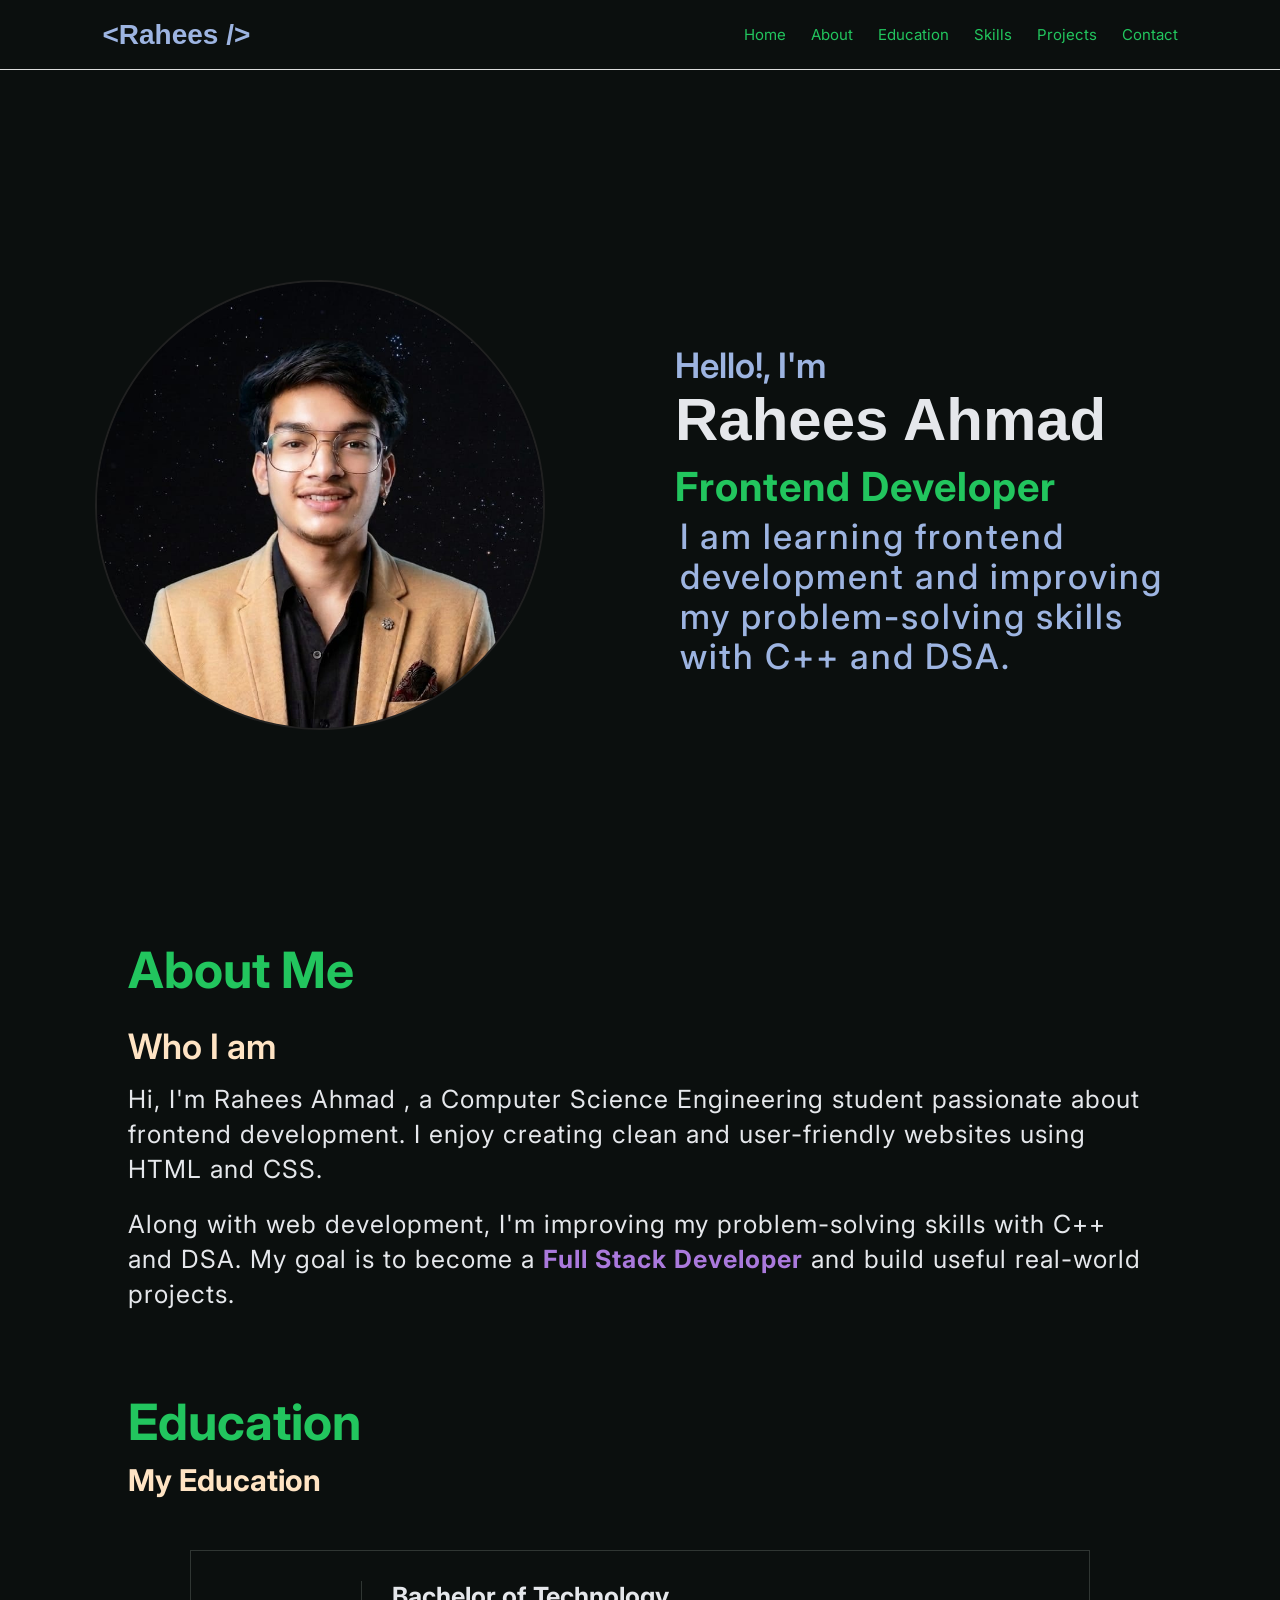
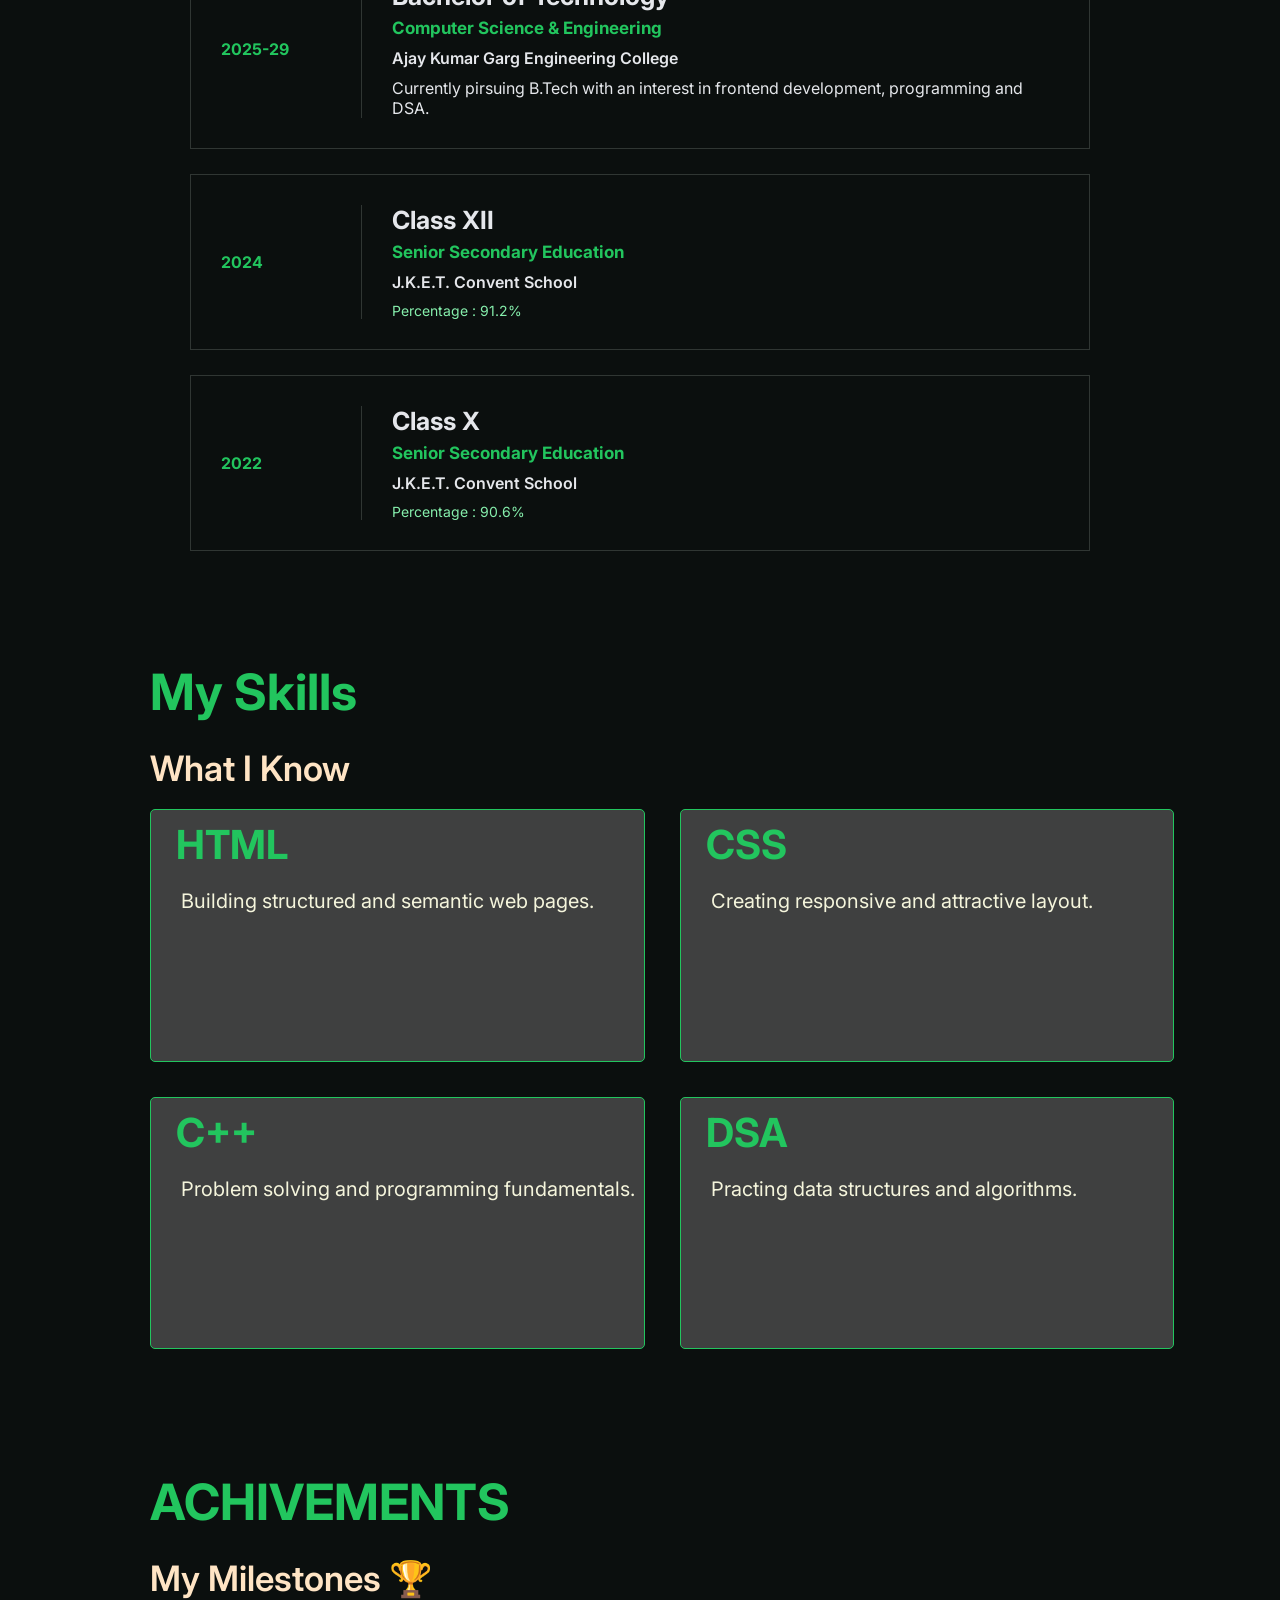
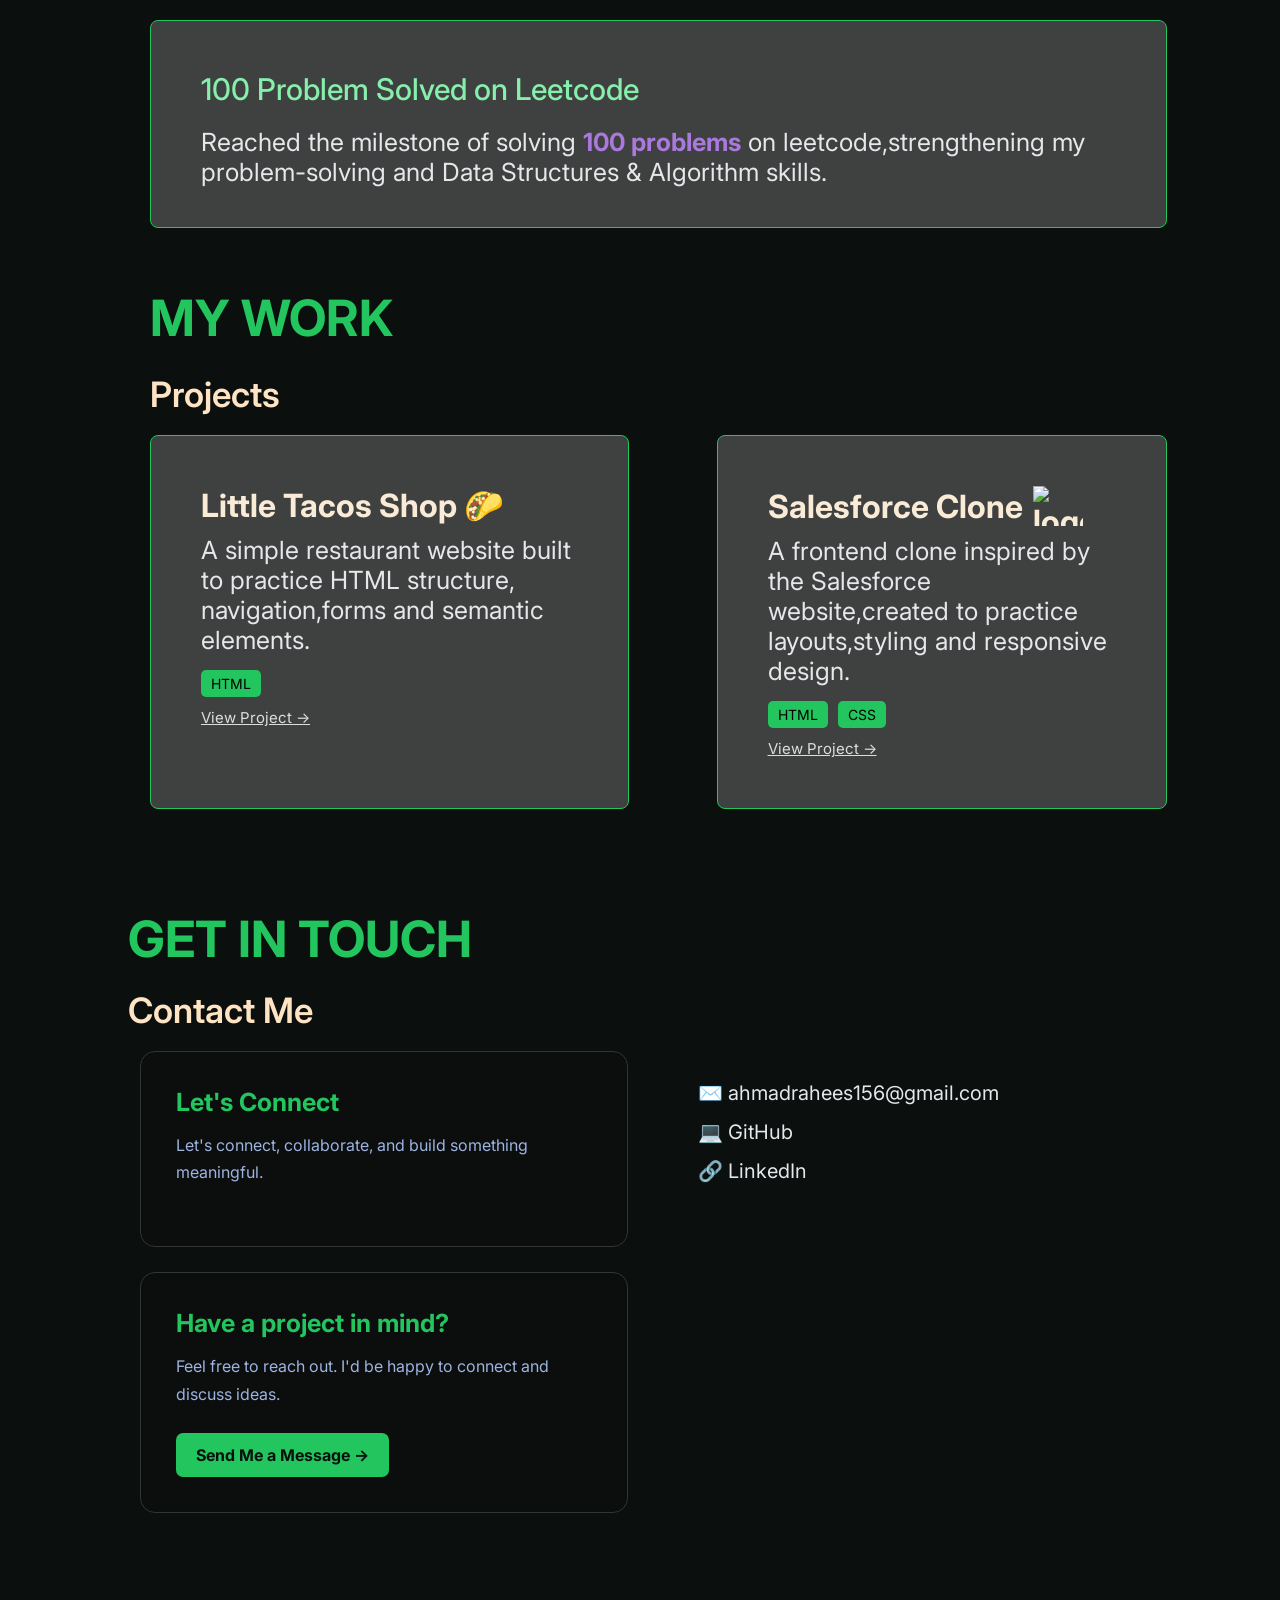
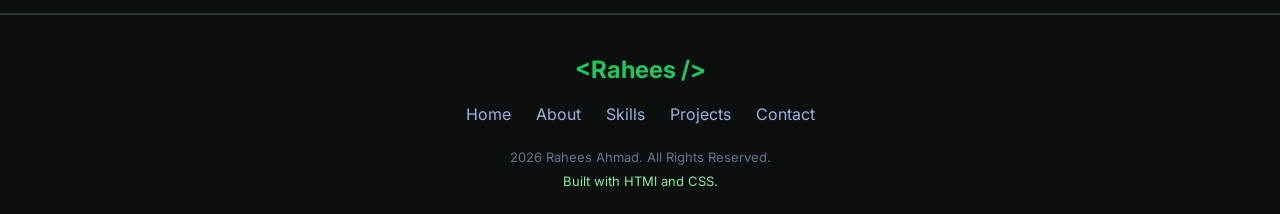
==== index.html @ 554a81e0 "final commit" ====
<!DOCTYPE html>
<html lang="en">
<head>
    <meta charset="UTF-8">
    <meta name="viewport" content="width=device-width, initial-scale=1.0">
    <title>Rahees Ahmad | Portfolio</title>
    <link  href="https://cdn.jsdelivr.net/npm/remixicon@4.9.0/fonts/remixicon.css"
     rel="stylesheet"/>
    <link rel="stylesheet" href="Portfolio.css">
    <link rel="preconnect" href="https://fonts.googleapis.com">
<link rel="preconnect" href="https://fonts.gstatic.com" crossorigin>
<link href="https://fonts.googleapis.com/css2?family=Inter:ital,opsz,wght@0,14..32,100..900;1,14..32,100..900&display=swap" rel="stylesheet">
  
</head>

<body>
    <nav id="navbar">
        <h2>&lt;Rahees /&gt;</h2>
          <div class="nav-links">
             <a href="#home">Home</a>
             <a href="#about">About</a>
             <a href="#education">Education</a>
             <a href="#skills">Skills</a>
             <a href="#projects">Projects</a>
             <a href="#contact">Contact</a>
          </div>
    </nav>
   <main>
    <section id="home">
        <div id="profilepic">
            <img src="profilepic.jpeg" alt="Rahees Ahmad" >
        </div>
        <div id="profile">
            <p>Hello!, I'm</p>
            <h1>Rahees Ahmad</h1>
            <h3>Frontend Developer</h3>
            <p>I am learning frontend development and improving my problem-solving skills with C++ and DSA. </p>
        </div>
    </section>

    <section id="about">
       <div id="content">
         <h2> About Me</h2>
           <h3>Who I am</h3>
             <p id="content1">
               Hi, I'm Rahees Ahmad , a Computer Science Engineering student passionate about frontend development. I enjoy creating clean and user-friendly websites using HTML and CSS.
             </p>
           <br>
            <p id="content2">
             Along with web development, I'm improving my problem-solving skills with C++ and DSA.
             My goal is to become a <strong>Full Stack Developer</strong> and build useful real-world projects.
           </p>
       </div>
    </section>

    <section id="education">
          <h2>Education</h2>
          <h3 id="myedu">My Education</h3>
           <div class="education-container">
             <div class="education-card">
                <div class="education-year">
                    2025-29
                </div>
                <div class="education-content">
                    <h3>Bachelor of Technology</h3>
                    <h4>Computer Science & Engineering</h4>
                    <p class="institution">
                        Ajay Kumar Garg Engineering College
                    </p>
                    <p>
                        Currently pirsuing B.Tech with an interest in frontend development, programming and DSA.
                    </p>
                </div>
            </div>
            <div class="education-card">
                <div class="education-year">
                    2024
                </div>
                <div class="education-content">
                    <h3>Class XII</h3>
                    <h4>Senior Secondary Education</h4>
                    <p class="institution">
                        J.K.E.T. Convent School
                    </p>
                    <p class="result">
                        Percentage : 91.2%
                    </p>
                </div>
            </div>
               <div class="education-card">
                <div class="education-year">
                    2022
                </div>
                <div class="education-content">
                    <h3>Class X</h3>
                    <h4>Senior Secondary Education</h4>
                    <p class="institution">
                        J.K.E.T. Convent School
                    </p>
                    <p class="result">
                        Percentage : 90.6%
                    </p>
                </div>
            </div>
         </div>

    </section>

    <section id="skills">
        <div id="skill-content">
            <h2>My Skills</h2>
            <h3>What I Know</h3>
        </div>
        <div id="cards">
            <div class="card" id="card1"> 
                 <h3>HTML</h3>
                 <p>Building structured and semantic web pages.</p>
            </div>
            <div class="card">
                <h3>CSS</h3>
                <p>Creating responsive and attractive layout.</p>
            </div>
            <div class="card">
                <h3>C++</h3>
                <p>Problem solving and programming fundamentals.</p>
            </div>
            <div class="card">
                <h3>DSA</h3>
                <p>Practing data structures and algorithms.</p>
            </div>
        </div>
    </section>

    <section id="achivement">
        <h2>ACHIVEMENTS</h2>
        <h3>My Milestones 🏆</h3>
        <div id="achive-content">
            <h3>100 Problem Solved on Leetcode</h3>
        <p>Reached the milestone of solving <strong>100 problems</strong> on leetcode,strengthening my problem-solving and  Data Structures & Algorithm skills.</p>
        </div>
     </section>

    <section id="projects">
        <div id="project-content">
            <h2>MY WORK</h2>
            <h3>Projects</h3>
        </div>
        <div class="project-card">
            <div id="tacos-shop">
                <h3>Little Tacos Shop 🌮</h3>
                <p>A simple restaurant website built to practice HTML structure, navigation,forms and semantic elements.</p>
                <div class="project-tags">
                    <span>HTML</span>
                </div>
                <a href="https://github.com/ahmadrahees156-creator/tacos_shop" class="project-link">
                    View Project →        
                </a>
            </div>
            <div id="clone">
                <h3>Salesforce Clone <img src="https://login.salesforce.com/img/logo214.svg" alt="logo"></h3>
                <p>A frontend clone inspired by the Salesforce website,created to practice layouts,styling and responsive design.</p>
                <div class="project-tags">
                    <span>HTML</span>
                    <span>CSS</span>
                </div>
                <a href="https://github.com/ahmadrahees156-creator/salesforce_clone" class="project-link">
                    View Project →        
                 </a>
            </div>
            </div>
        </div>
    </section>

  <section id="contact">
     <div id="contact-heading">
        <h2>GET IN TOUCH</h2>
        <h3>Contact Me</h3>
     </div>
     <div class="contact-container">
        <div class="contact-info">
            <h3>Let's Connect</h3>
            <p>Let's connect, collaborate, and build something meaningful.</p>
        </div>
        <div class="contact-links">
            <a href="mailto:ahmadrahees156@gmail.com">✉️ ahmadrahees156@gmail.com</a>
            <a href="https://github.com/ahmadrahees156-creator">💻 GitHub</a>
            <a href="https://www.linkedin.com/in/rahees-ahmad-47b028389?utm_source=share_via&utm_content=profile&utm_medium=member_android">🔗 LinkedIn</a>
        </div>
        <div class="message">
            <h3>Have a project in mind?</h3>
            <p>Feel free to reach out. I'd be happy to connect and discuss ideas.</p>
            <a href="mailto:ahmadrahees156@gmail.com" class="contact-button"> Send Me a Message → </a>
        </div>
     </div>
     </div>
 </section>

 <section id="footer">
    <div class="footerlogo">
        &lt;Rahees /&gt;
    </div>
    <div class="footer-links">
        <a href="#home">Home</a>
        <a href="#about">About</a>
        <a href="#skills">Skills</a>
        <a href="#projects">Projects</a>
        <a href="#contact">Contact</a>
    </div>
    <p>
     <i class="ri-copyright-line"></i> 2026 Rahees Ahmad. All Rights Reserved.
    </p>
    <p class="footer-made"> Built with HTMl and CSS.</p>
 </section>
 </main>
</body>
</html>
---- Portfolio.css ----
* {
    margin: 0;
    padding: 0;
    box-sizing: border-box;
    scroll-behavior: smooth;
}

body { 
    background: #0b0f0e;
    color: #e5e7eb;
    font-family: "Inter", sans-serif;
   font-optical-sizing: auto;
   font-weight: 400;
   font-style: normal;
     
     
    background-size: cover;
    background-position: center;
    background-repeat: no-repeat;  
}

#navbar {
    height: 70px;
    padding: 0 8%;
    display: flex;
    justify-content: space-between;
    align-items: center;
    background-image: url("https://images.unsplash.com/photo-1544637912-761c7e212891?q=80&w=1244&auto=format&fit=crop&ixlib=rb-4.1.0&ixid=M3wxMjA3fDB8MHxwaG90by1wYWdlfHx8fGVufDB8fHx8fA%3D%3D");
    background-position: center;
    background-size: cover;
    background-repeat: no-repeat;
    border-bottom: 1px solid #ddd;
    position: sticky;
    top: 0;
    z-index: 10;
}

#navbar h2 {
    font-size: 28px;
    font-family: 'Gill Sans', 'Gill Sans MT', Calibri, 'Trebuchet MS', sans-serif;
    color: #9db4e1;
}

.nav-links {
    display: flex;
    gap: 25px;
}

.nav-links a {
    text-decoration: none;
    color:  #22c55e;
    font-size: 15px;
}

.nav-links a:hover {
    color: #86efac;
    text-decoration: underline;
}

#home {
    min-height: 70vh;
  margin-top: 120px;
    display: flex;
    justify-content: center;
    align-items: center;
    gap: 100px;
    
}

#profilepic {
    margin-left: 20px;
    width: 450px;
    height:450px;
    border: 2px solid #212121;
    border-radius:50%;
    overflow: hidden;
    transform: translate(-30px);
}

#profilepic img {
    width: 100%;
    height: 100%;
    object-fit: cover;
    object-position: center top;
}

#profile {
    margin-top: 0px;
    max-width: 500px;
}

#profile h1{
    font-size: 60px;
    font-family: 'Segoe UI', Tahoma, Geneva, Verdana, sans-serif;
}
#profile h3{
    margin-top: 8px;
    font-size: 40px;
     color: #22c55e;
     font-weight: 700;
     letter-spacing: 1px;
    
}
#profile p{
    font-size: 35px;
    margin-top: 10px;
   line-height: 40px;
}
#profile p:first-child {
    color: #9db4e1;
    font-weight: 600;
    
}
#profile p:last-child {
    margin-top: 5px;
    color: #9db4e1;
    font-weight: 500;
    letter-spacing: 2px;
    padding-left: 5px;

}
#about{
    min-height: auto;
    padding: 100px 10% 50px;
    margin-top: 20px;
}
#content{
    max-width: 80vw;
}
#about h2{
    font-size: 50px;
    margin-bottom: 25px;
    font-weight: 700;
    color: #22c55e;

}
#about h3{
    font-size: 35px;
    margin-bottom: 15px;
    font-weight: 600;
    color: bisque;
}
#content1{
    font-size: 25px;
    line-height: 35px;
    letter-spacing: 1px;
    
}
#content2{
    font-size: 25px;
    line-height: 35px;
    letter-spacing: 1px;
}
strong{
    color: #aa79dc;  
}

#education{
    min-height: 100vh;
    padding: 30px 10% 80px;
    display: flex;
    flex-direction: column;
    justify-content: center;
}
#education h2{
    color: #22c55e;
    font-size: 50px;
    margin-bottom: 10px;
}
#myedu {
    color:bisque;
    font-size: 30px;
    margin-bottom: 20px;
}

.education-container{
    max-width:900px;
    margin: auto;
    display: flex;
    flex-direction: column;
    gap: 25px;
}

.education-card{
    display: flex;
    align-items: center;
    gap: 30px;
    padding: 30px;
    border: 1px solid #303633;
}
.education-card:hover{
    border-color: #22c55e;
    transform: translateX(8px);
}

.education-year{
    min-width: 110px;
    color: #22c55e;
    font-size: 16px;
    font-weight: 700;
}
.education-content{
    border-left: 1px solid #303633;
    padding-left: 30px;
}
.education-content h3{
color: #e5e7eb;
font-size: 25px;
margin-bottom: 7px;
}
.education-content h4{
    color: #22c55e;
    font-size: 17px;
    margin-bottom: 10px;
}
.institution{
    color: #e5e7eb;
    font-weight: 600;
    margin-bottom: 10px;
}
.result{
    color: #86efac;
    font-size: 14px;
}
#skills{
    min-height: 90vh;
    min-width: 80vw;
    padding-left: 150px;
   
}

#skill-content h2{
    font-size: 50px;
    margin-bottom: 25px;
    font-weight: 700;
    color: #22c55e;
}

#skill-content h3{
        font-size: 35px;
    margin-bottom: 20px;
    font-weight: 600;
    color: bisque;
}

#cards{
    width: 80vw;
    height: 60vh;
    display: grid;
    grid-template-columns: repeat(2,1fr);
    justify-content: center;
    gap: 35px;
}
.card{
    font-size: 25px;
    background-color: #3f4040;
    color: rgb(34, 197, 94);
    padding-bottom: 10px;
    padding-left: 10px;
    padding-top: 10px;
    border-radius: 5px;
    max-width: 600px;
    border: 1px solid rgb(34,197,94);
}
.card h3{
     padding-left: 15px;
     padding-bottom: 20px;
    font-size: 40px;
    align-content: center;
}
.card p{
    padding-left: 20px;
    font-size: 20px;
    color:beige;
}

#achivement{
    min-height: auto;
    min-width: 80vw;
    padding-left: 150px;
    margin-bottom: 60px;  
}

#achivement h2{
    font-size: 50px;
    margin-bottom: 25px;
    font-weight: 700;
    color: #22c55e;
}

#achivement h3{
    font-size: 35px;
    margin-bottom: 20px;
    font-weight: 600;
    color: bisque;
}

#achive-content{
    width: 90%;
    padding-left: 50px;
    padding-right: 50px;
    padding-top: 50px;
    padding-bottom: 40px;
    background-color: #3f4040;
    border: 1px solid rgb(34,197,94) ;
    border-radius: 8px;
}

#achive-content h3{
    font-size: 30px;
    margin-bottom: 20px;
    font-weight: 500;
    color: #86efac;
}

#achive-content p{
    font-size: 25px;
}

#projects{
    padding-left: 150px;
}

#project-content h2{
    font-size: 50px;
    margin-bottom: 25px;
    font-weight: 700;
    color: #22c55e;
}

#project-content h3{
         font-size: 35px;
    margin-bottom: 20px;
    font-weight: 600;
    color: bisque;
}

.project-card {
    display: grid;
    grid-template-columns: repeat(2, 1fr);
    gap: 3px;
}

.project-tags{
    display: flex;
    gap: 10px;

}
.project-tags span {
    background: #22c55e;
    color: black;
    padding: 5px 10px;
    border-radius: 5px;
    font-size: 14px;
    margin-bottom: 10px;
}

#tacos-shop,
#clone {

    padding: 50px;
    background-color: #3f4040;
    border: 1px solid rgb(34, 197, 94);
    border-radius: 8px;
}
#tacos-shop{
       width: 85%;
}
#tacos-shop h3{
    font-size: 32px;
    color: antiquewhite;
    margin-bottom: 10px;

}
#tacos-shop p{
    font-size: 25px;
     margin-bottom: 15px;
}

#clone{
   width: 80%;
   margin-right: 8px;
}

#clone h3 {
    display: flex;
    align-items: center;
    gap: 10px;
    font-size: 32px;
      color: antiquewhite;
    margin-bottom: 10px;

}

#clone p{
    font-size: 25px;
     margin-bottom: 15px;
}


#clone img {
    width: 50px;
    height: 40px;
    object-fit: contain;
}

.project-link{
    font-size: 15px;
    color: #ddd;
}

.project-link:visited {
    color: #aa79dc;
}

.project-link:hover {
    color: #22c55e;
}

#contact{
    padding: 100px 10%;
}

#contact-heading h2{
    font-size: 50px;
    margin-bottom: 20px;
    font-weight: 700;
    color: #22c55e;
}

#contact-heading h3{
         font-size: 35px;
    margin-bottom: 20px;
    font-weight: 600;
    color: bisque;
}

.contact-container{
    max-width: 1000px;
    width: 100%;
    margin: auto;
    display: grid;
    grid-template-columns: 1fr 1fr;
    gap: 25px;
}
.contact-info,.message{
   padding: 35px;
   border: 1px solid #303633;
   border-radius: 15px;
   background: rgba(11,15,14,.85);
}
.contact-info:hover,.message:hover{
    font-size: 25px;
    border-color: #22c55e;
}

.contact-info h3,.message h3 {
    color: #22c55e;
    font-size: 25px;
    margin-bottom: 15px;
}

.contact-info p,.message p {
    color: #9db4e1;
    line-height: 1.7;
    margin-bottom: 25px;
}
.contact-links{
    padding: 30px;
    margin-left: 15px;
 display: flex;
 flex-direction: column;
 gap: 15px;
 font-size: 20px;
}
.contact-links a {
   color: #e5e7eb;
 text-decoration: none;
}

.contact-links a:hover{
    color: #22c55e;
}

.contact-button{
    display: inline-block;
    padding: 12px 20px;
    background: #22c55e;
    color: #07100b;
    border-radius: 7px;
    text-decoration: none;
    font-weight: 700;
}
.contact-button:hover{
 background: #86efac;
}

#footer{
    padding: 40px 10% 25px;
    text-align: center;
    border-top: 2px solid #303633;
    background: rgba(11,15,14,.95);
}
.footerlogo{
    color: #22c55e;
    font-size: 24px;
    font-weight: 700;
    margin-bottom: 20px;
}

.footer-links{
    display: flex;
    justify-content: center;
      flex-wrap: wrap;
    gap: 25px;
    margin-bottom: 25px;
}
.footer-links a{
    color: #9db4e1;
    text-decoration: none;
}

.footer-links a:hover {
    color: #22c55e;
    
}

#footer p {
    color: #64748b;
    font-size: 13px;
    margin-top: 8px;
}

#footer .footer-made {
    color: #86efac;
}

@media(max-width:1024px){
    #navbar{
        padding: 0 5%;
    }
    #home{
        margin-top: 70px;
        gap: 50px;
    }
    #profilepic{
        width: 300px;
        height: 300px;
        padding-left: 10px;
    }
    #profile h1{
        font-size: 48px;
    }
     #profile h3{
        font-size: 32px;
    }
    #profile p{
        font-size: 25px;
        line-height: 32px;
    }
    #about,#contact{
        padding-left: 7px;
        padding-right: 7px;
    }
    #skills,#achivement,#projects{
        padding-left: 7px;
    }

    #cards{
        width: 85vw;
    }
    .card h3{
        font-size: 32px;
    }
    .card p{
        font-size: 18px;
    }

    #achive-content{
        width: 90%;
    }
    #tacos-shop,#clone{
        width: 95%;
        padding: 35px;
    }
}

@media (max-width:768px) {
    #navbar {
        height: auto;
        min-height: 70%;
        padding: 15px 5%;
        flex-direction: column;
        gap: 15px;
    }
    #navbar h2{ 
        font-size: 24px;
    }
    .nav-links{
        width: 100%;
        justify-content: center;
        flex-wrap: wrap;
        gap: 12px 18px;
    }
    .nav-links a{
        font-size: 13px;
    }
    #home{
        min-height: auto;
        margin-top: 60px;
        padding: 40px 7%;
        flex-direction: column;
        gap: 40px;
        text-align: center;
    }

    #profilepic{
        width: 250px;
        height: 250px;
        margin-left: 40px;
    }
    #profile{
        max-width: 100%;
    }
    #profile h1{
        font-size: 42px;
    }
    #profile h3{
   font-size: 28px;
    }
    #profile p{
        font-size: 20px;
        line-height: 30px;
    }
    #profile p:last-child{
        letter-spacing: 1px;
    }

    #about,#education,#skills,#achivement,
       #projects,#contact{
        padding-left: 10px;
        padding-right: 10px;
    }
    #about h2,#education h2,#skill-content h2,#achivement h2,
    #project-content h2,#contact-heading h2{
        font-size: 38px;
    }
    #about h3, #myedu ,#skill-content h3, #achivement h3 , #project-content ,#contact-heading h3{
        font-size: 26px;
    }
    #content1,#content2{
        font-size: 18px;
        line-height: 30px;
    }
    #education{
        min-height: auto;
        padding-top: 60px;
        padding-bottom: 60px;
    }
    .education-card{
        gap: 15px;
        padding: 20px;
        align-items: flex-start;
    }
    
    .education-year{
        min-width: 65px;
        font-size: 14px;
    }
    .education-content{
        padding-left: 15px;
    }

    .education-content h3{
       font-size: 20px;
    }
    .education-content h4{
        font-size: 15px;
    }
    .education-content p{
        font-size: 13px;
    }
    .institution{
        font-size: 14px;
    }
    #skills{
        min-width: 100%;
        min-height: auto;
        padding-top: 60px;
        padding-bottom: 60px;
    }
    #cards{
        width: 100%;
        height: auto;
        grid-template-columns: 1fr;
        gap: 20px;
    }
    .card{
        max-width: 100%;
        padding: 20px;
    }
    .card h3{
        font-size: 30px;
    }
    .card p{
font-size: 17px;
    }

    #achivement{
        min-width: 100%;
        padding-top: 60px;
        padding-bottom: 60px;
        margin-bottom: 0;
    }

    #achive-content{
        width: 100%;
        padding: 30px 25px;
    }

    #achive-content h3{
        font-size: 23px;
    }
    #achive-content p{
        font-size: 17px;
        line-height: 28px;
    }
    #projects{
        padding-top: 60px;
        padding-bottom: 60px;
    }
    .project-card{
        grid-template-columns: 1fr;
        gap: 20px;
    }

    #tacos-shop,#clone{
        width: 100%;
        margin: 0;
        padding: 30px;
    }
    #tacos-shop h3,#clone h3{
        font-size: 25px;
    }
    #tacos-shop p,#clone p{
        font-size: 17px;
        line-height: 27px;
    }
    #clone img{
        width: 40px;
        height: 35px;
    }

#contact{
    padding-top: 70px;
    padding-bottom: 70px;
}
.contact-container{
    grid-template-columns: 1fr;
    gap: 20px;
}
.contact-info,.message{
    font-size: 22px;
}
.contact-info p,.message p{
    font-size: 15px;
}
#footer{
    padding: 35px 7% 20px;
}
.footer-links{
    gap: 15px;
}
}
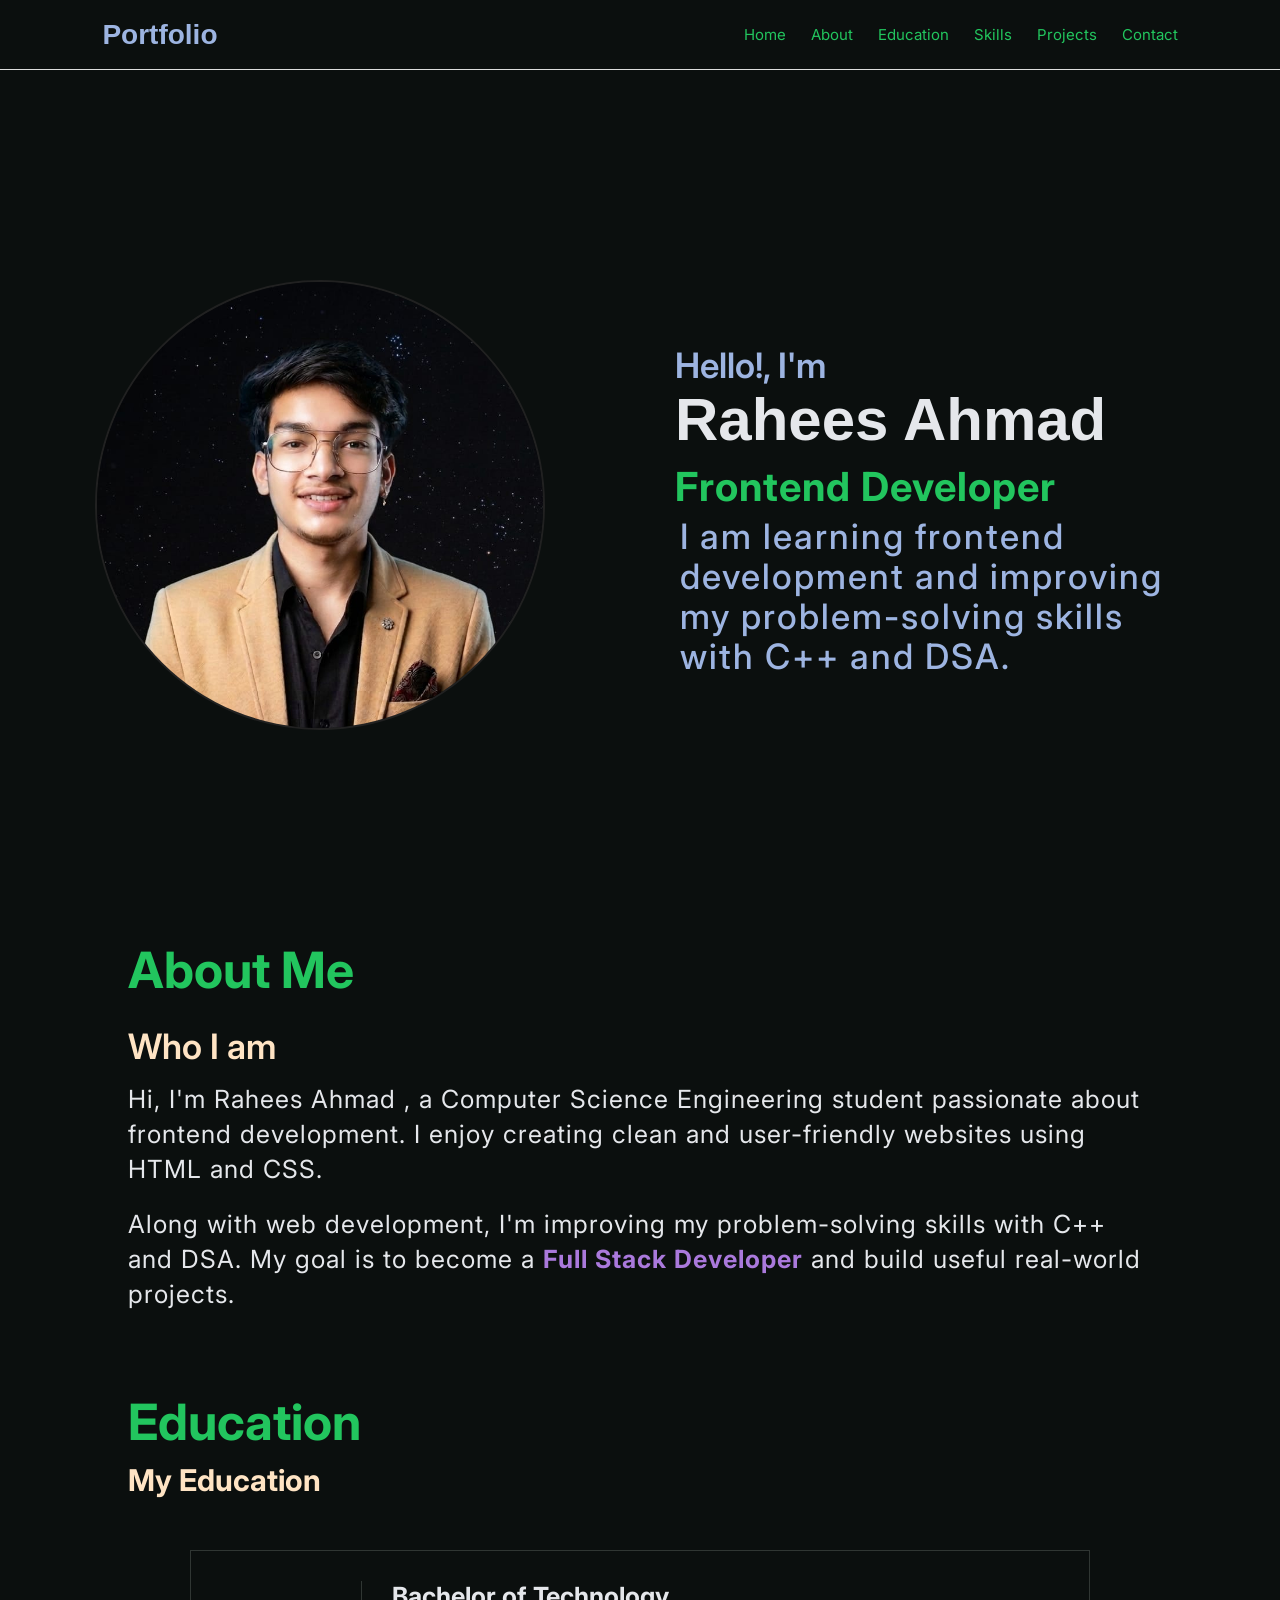
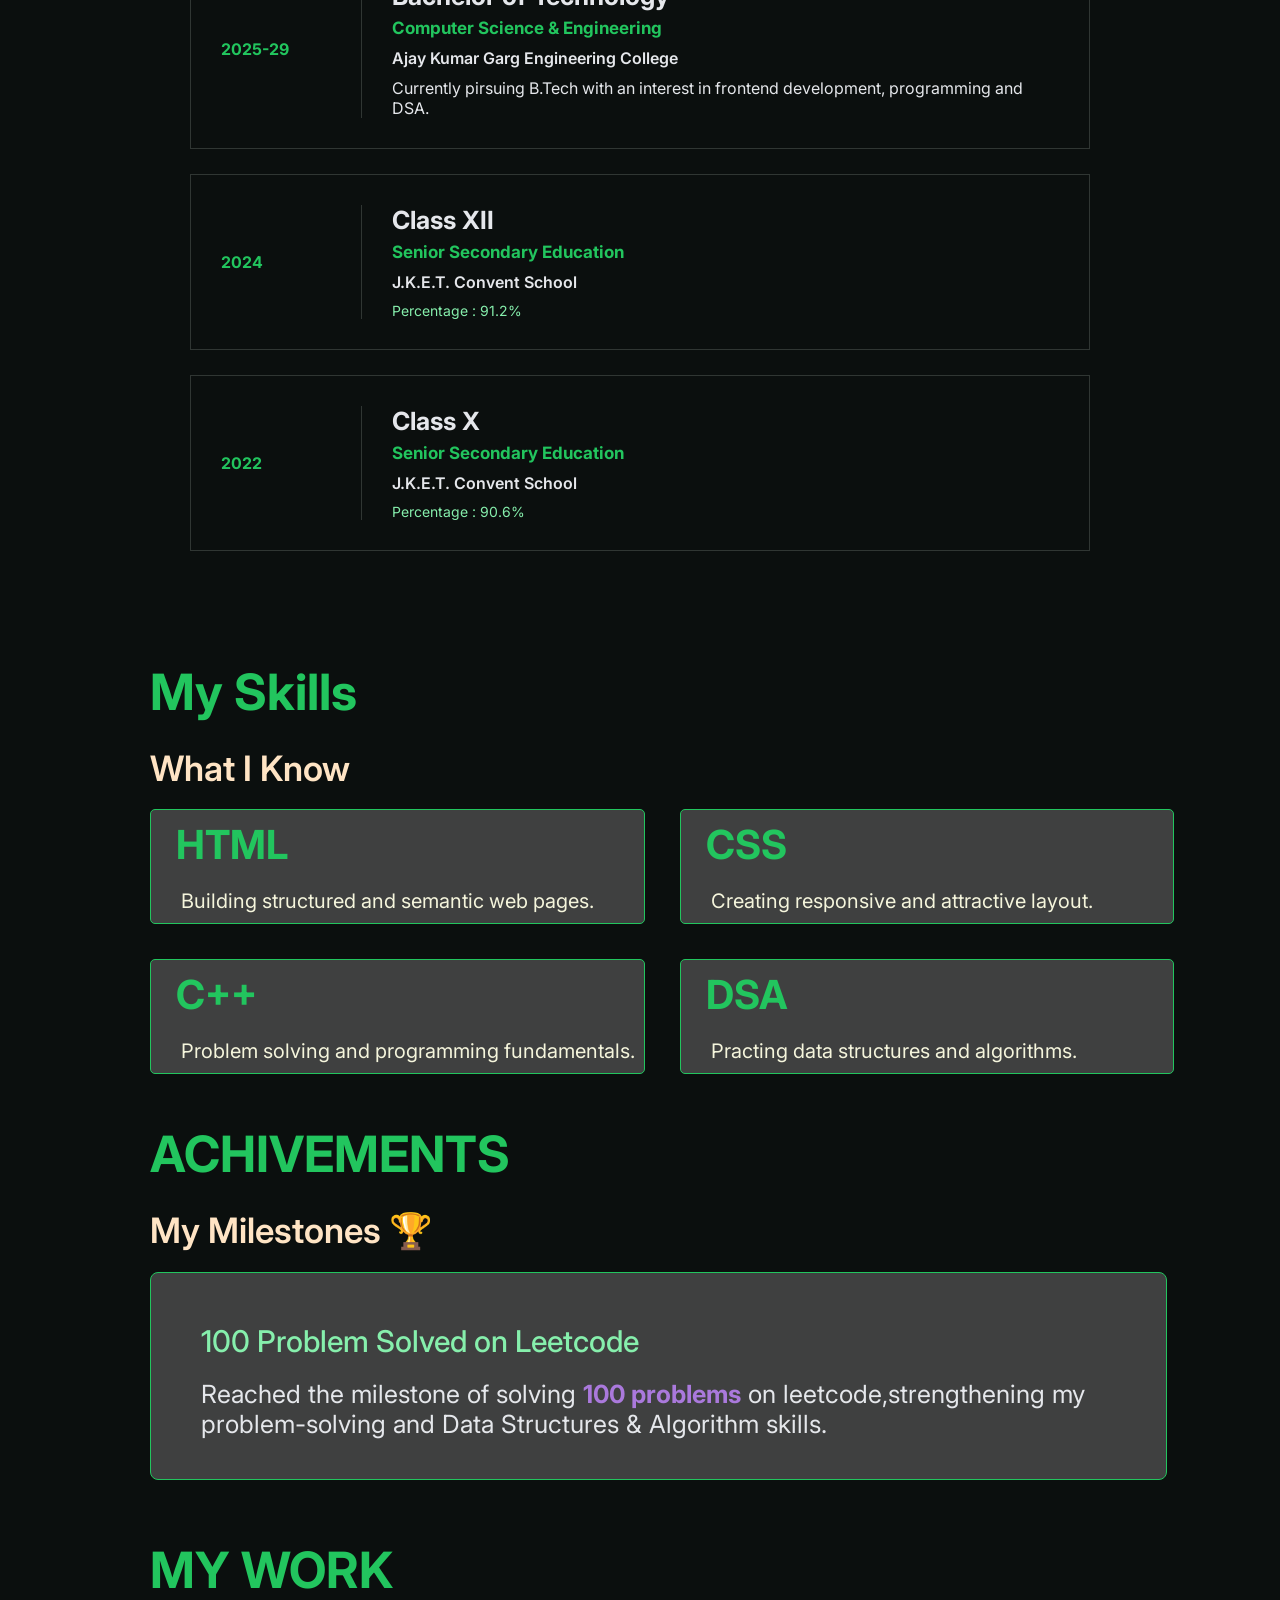
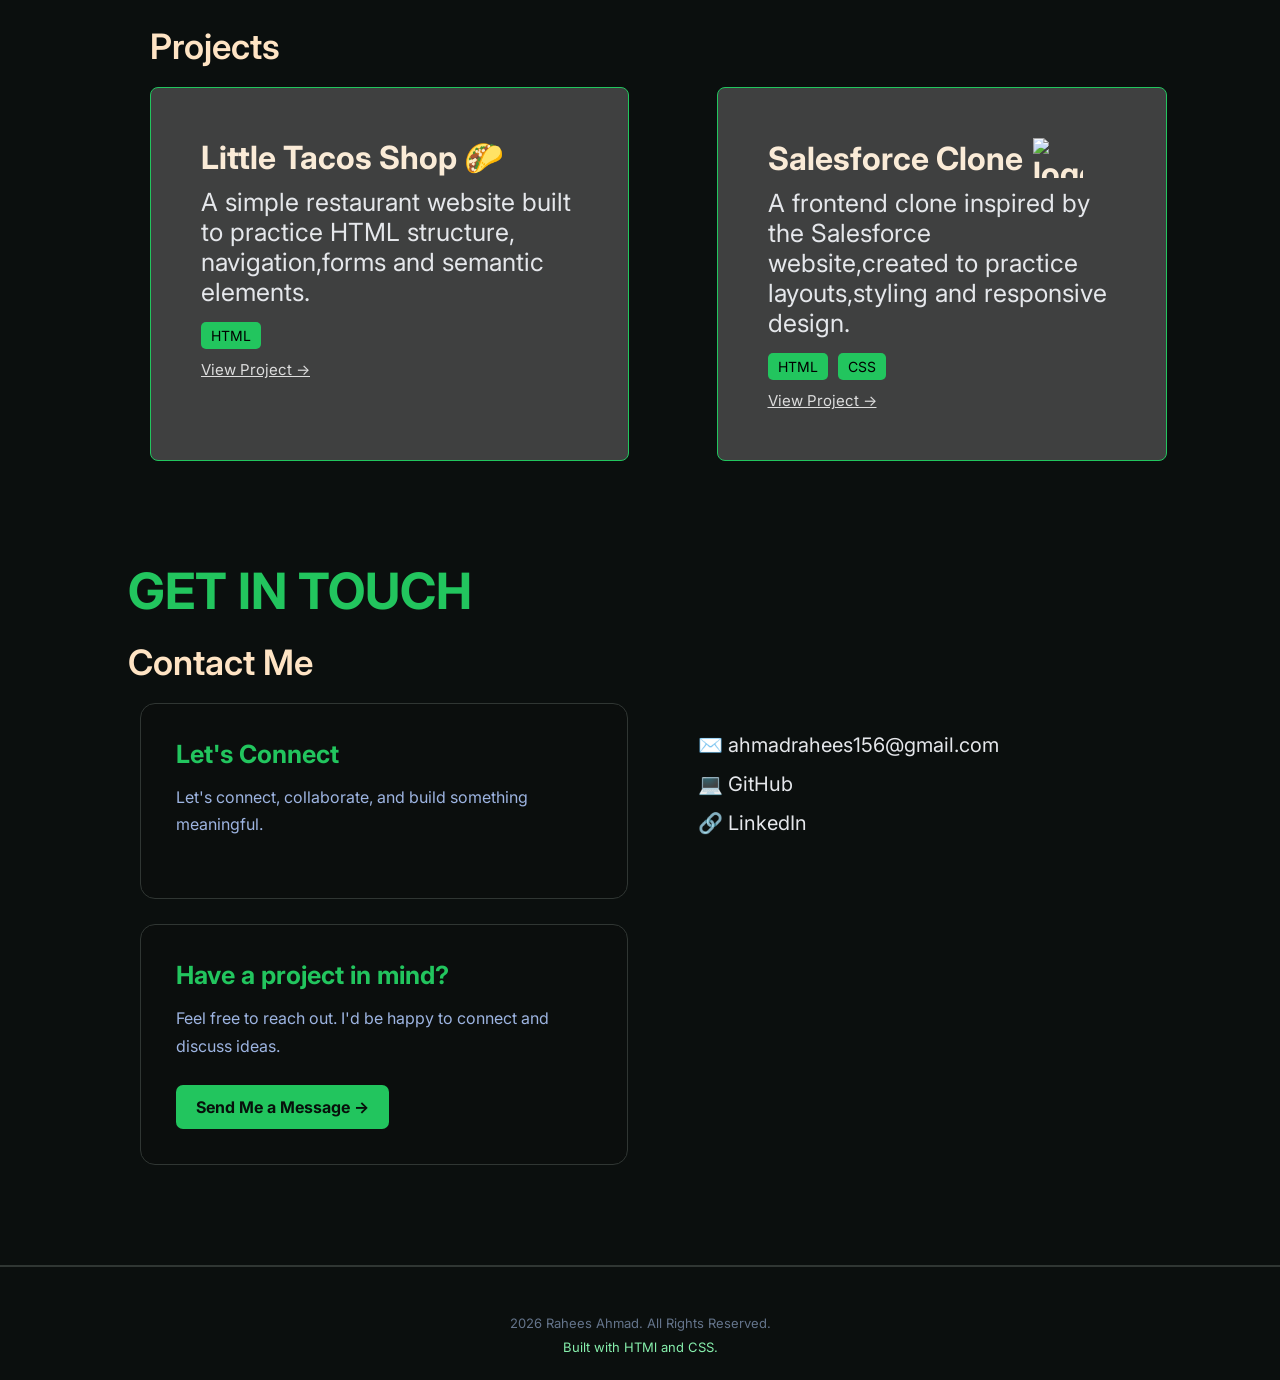
==== commit de2bef39: "hamburger added" ====
--- a/index.html
+++ b/index.html
@@ -14,8 +14,14 @@
 </head>
 
 <body>
-    <nav id="navbar">
-        <h2>&lt;Rahees /&gt;</h2>
+    
+        <nav id="navbar">
+            <h2>Portfolio</h2>
+    <input type="checkbox" id="menu-toggle">
+
+    <label for="menu-toggle" class="hamburger">
+       <i class="ri-menu-line"></i>
+    </label>
           <div class="nav-links">
              <a href="#home">Home</a>
              <a href="#about">About</a>
@@ -196,16 +202,7 @@
  </section>
 
  <section id="footer">
-    <div class="footerlogo">
-        &lt;Rahees /&gt;
-    </div>
-    <div class="footer-links">
-        <a href="#home">Home</a>
-        <a href="#about">About</a>
-        <a href="#skills">Skills</a>
-        <a href="#projects">Projects</a>
-        <a href="#contact">Contact</a>
-    </div>
+    
     <p>
      <i class="ri-copyright-line"></i> 2026 Rahees Ahmad. All Rights Reserved.
     </p>
--- a/Portfolio.css
+++ b/Portfolio.css
@@ -12,11 +12,18 @@
    font-optical-sizing: auto;
    font-weight: 400;
    font-style: normal;
-     
-     
-    background-size: cover;
-    background-position: center;
-    background-repeat: no-repeat;  
+  
+}
+
+#menu-toggle {
+    display: none;
+}
+
+.hamburger {
+    display: none;
+    font-size: 30px;
+    color: #22c55e;
+    cursor: pointer;
 }
 
 #navbar {
@@ -223,7 +230,7 @@
     font-size: 14px;
 }
 #skills{
-    min-height: 90vh;
+    min-height: auto;
     min-width: 80vw;
     padding-left: 150px;
    
@@ -245,7 +252,7 @@
 
 #cards{
     width: 80vw;
-    height: 60vh;
+    height: auto;
     display: grid;
     grid-template-columns: repeat(2,1fr);
     justify-content: center;
@@ -277,6 +284,7 @@
 #achivement{
     min-height: auto;
     min-width: 80vw;
+    padding-top: 50px;
     padding-left: 150px;
     margin-bottom: 60px;  
 }
@@ -535,7 +543,7 @@
     color: #86efac;
 }
 
-@media(max-width:1024px){
+@media(max-width:1024px) and (orientation:landscape){
     #navbar{
         padding: 0 5%;
     }
@@ -564,6 +572,8 @@
     }
     #skills,#achivement,#projects{
         padding-left: 7px;
+        padding-top: 60px;
+        padding-bottom: 60px;
     }
 
     #cards{
@@ -587,23 +597,41 @@
 
 @media (max-width:768px) {
     #navbar {
-        height: auto;
-        min-height: 70%;
+        height: 70px;
         padding: 15px 5%;
-        flex-direction: column;
-        gap: 15px;
+        display: flex;
+        justify-content: space-between;
+        align-content: center;
+       position: sticky;
+       top: 0;     
     }
     #navbar h2{ 
         font-size: 24px;
     }
+    .hamburger{
+        display: block;
+    }
+
     .nav-links{
+        position: absolute;
+        top: 70px;
+        left: 0;
         width: 100%;
-        justify-content: center;
-        flex-wrap: wrap;
-        gap: 12px 18px;
-    }
+
+        display: none;
+        flex-direction: column;
+        align-items: center;
+        gap: 20px;
+         padding: 25px 0;
+         background: rgba(11,15,14,.98);
+         border-top: 1px solid#303633;
+    }
+    #menu-toggle:checked ~ .nav-links{
+        display: flex;
+    }
+
     .nav-links a{
-        font-size: 13px;
+        font-size: 16px;
     }
     #home{
         min-height: auto;
@@ -771,5 +799,4 @@
 .footer-links{
     gap: 15px;
 }
-}
-
+}
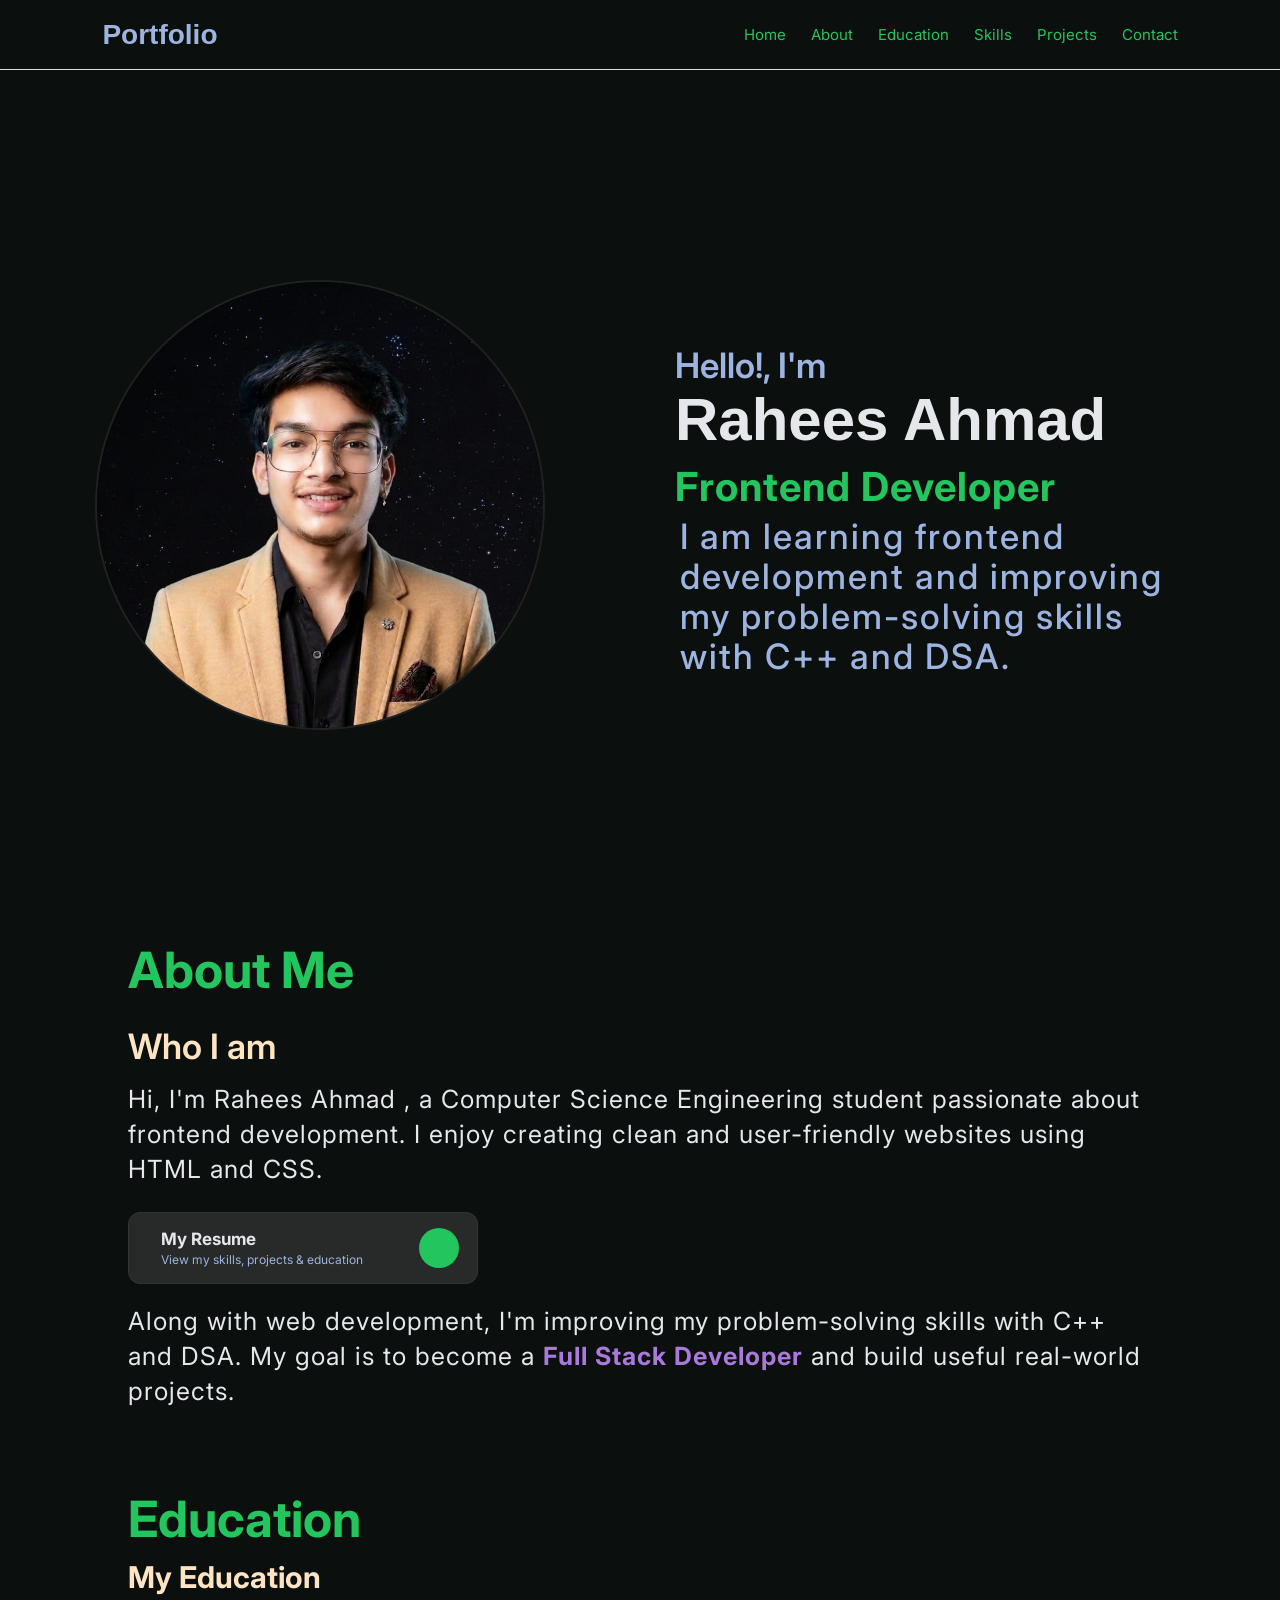
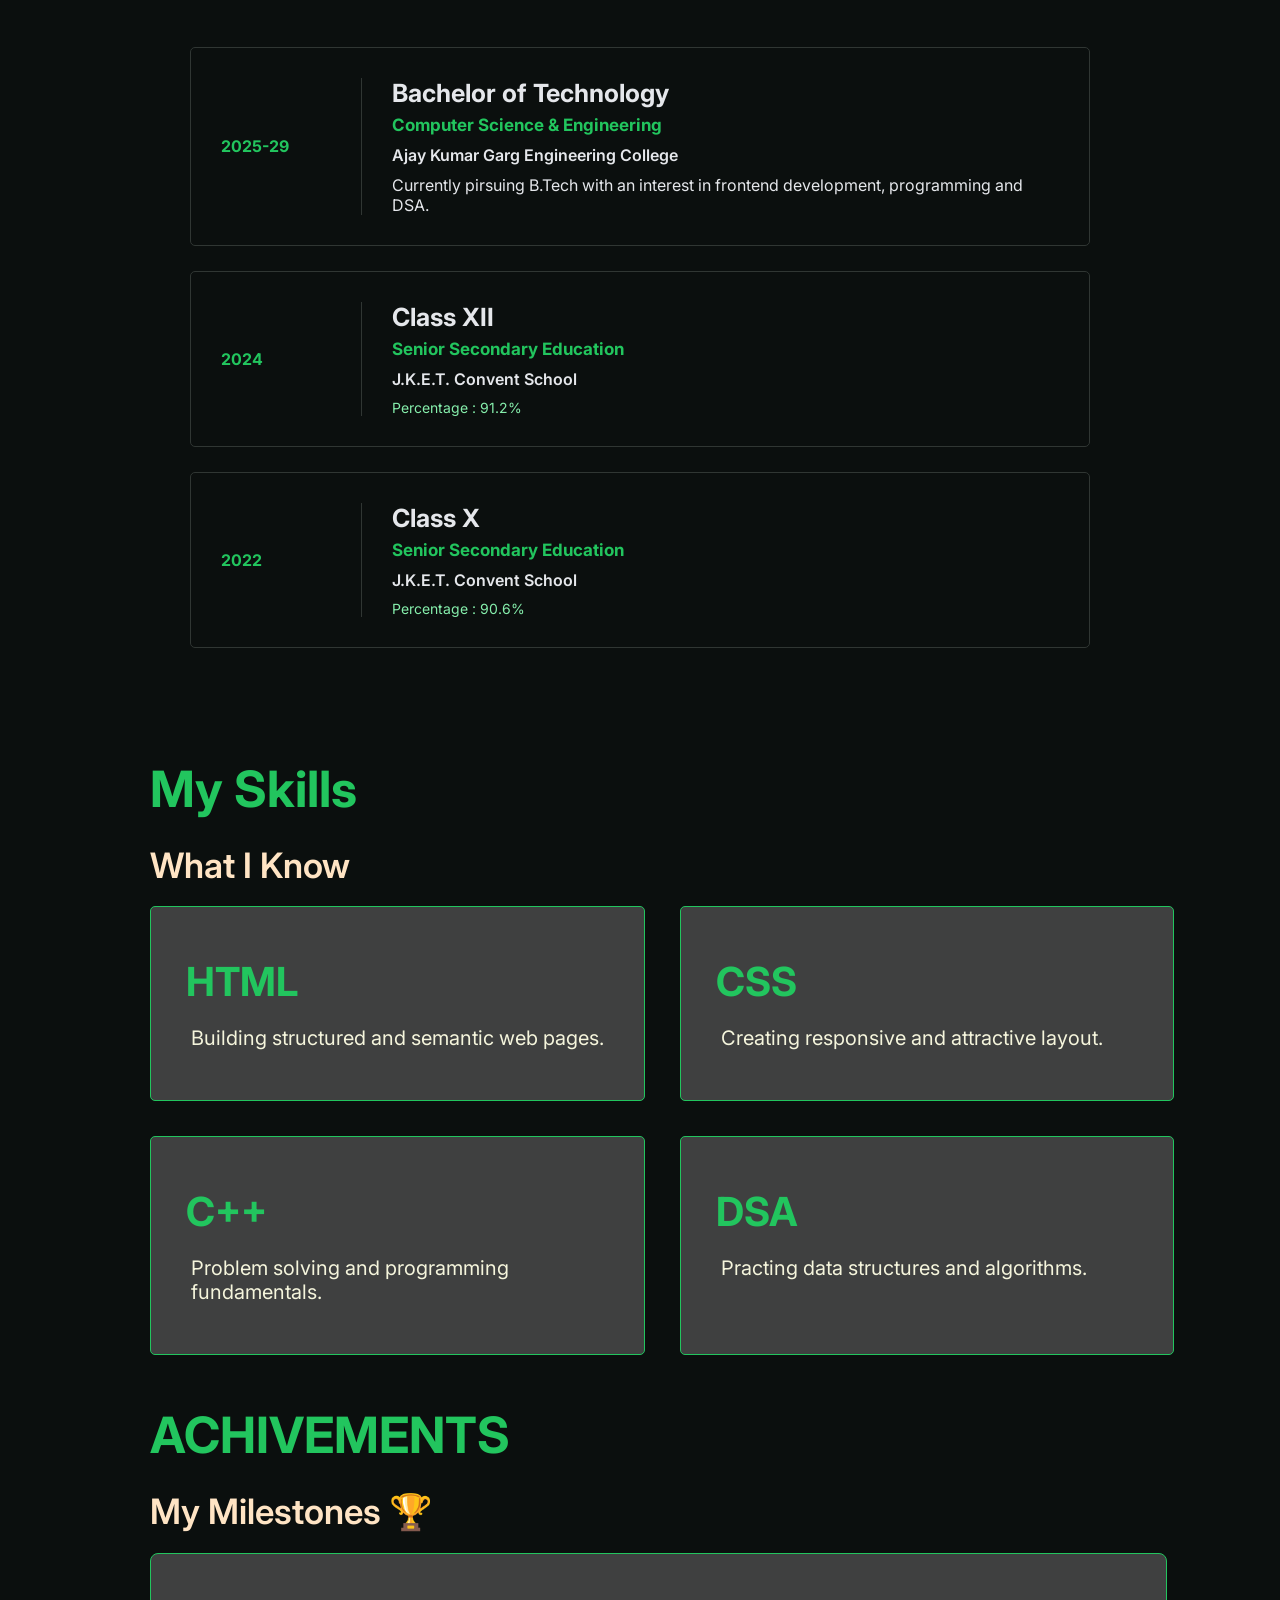
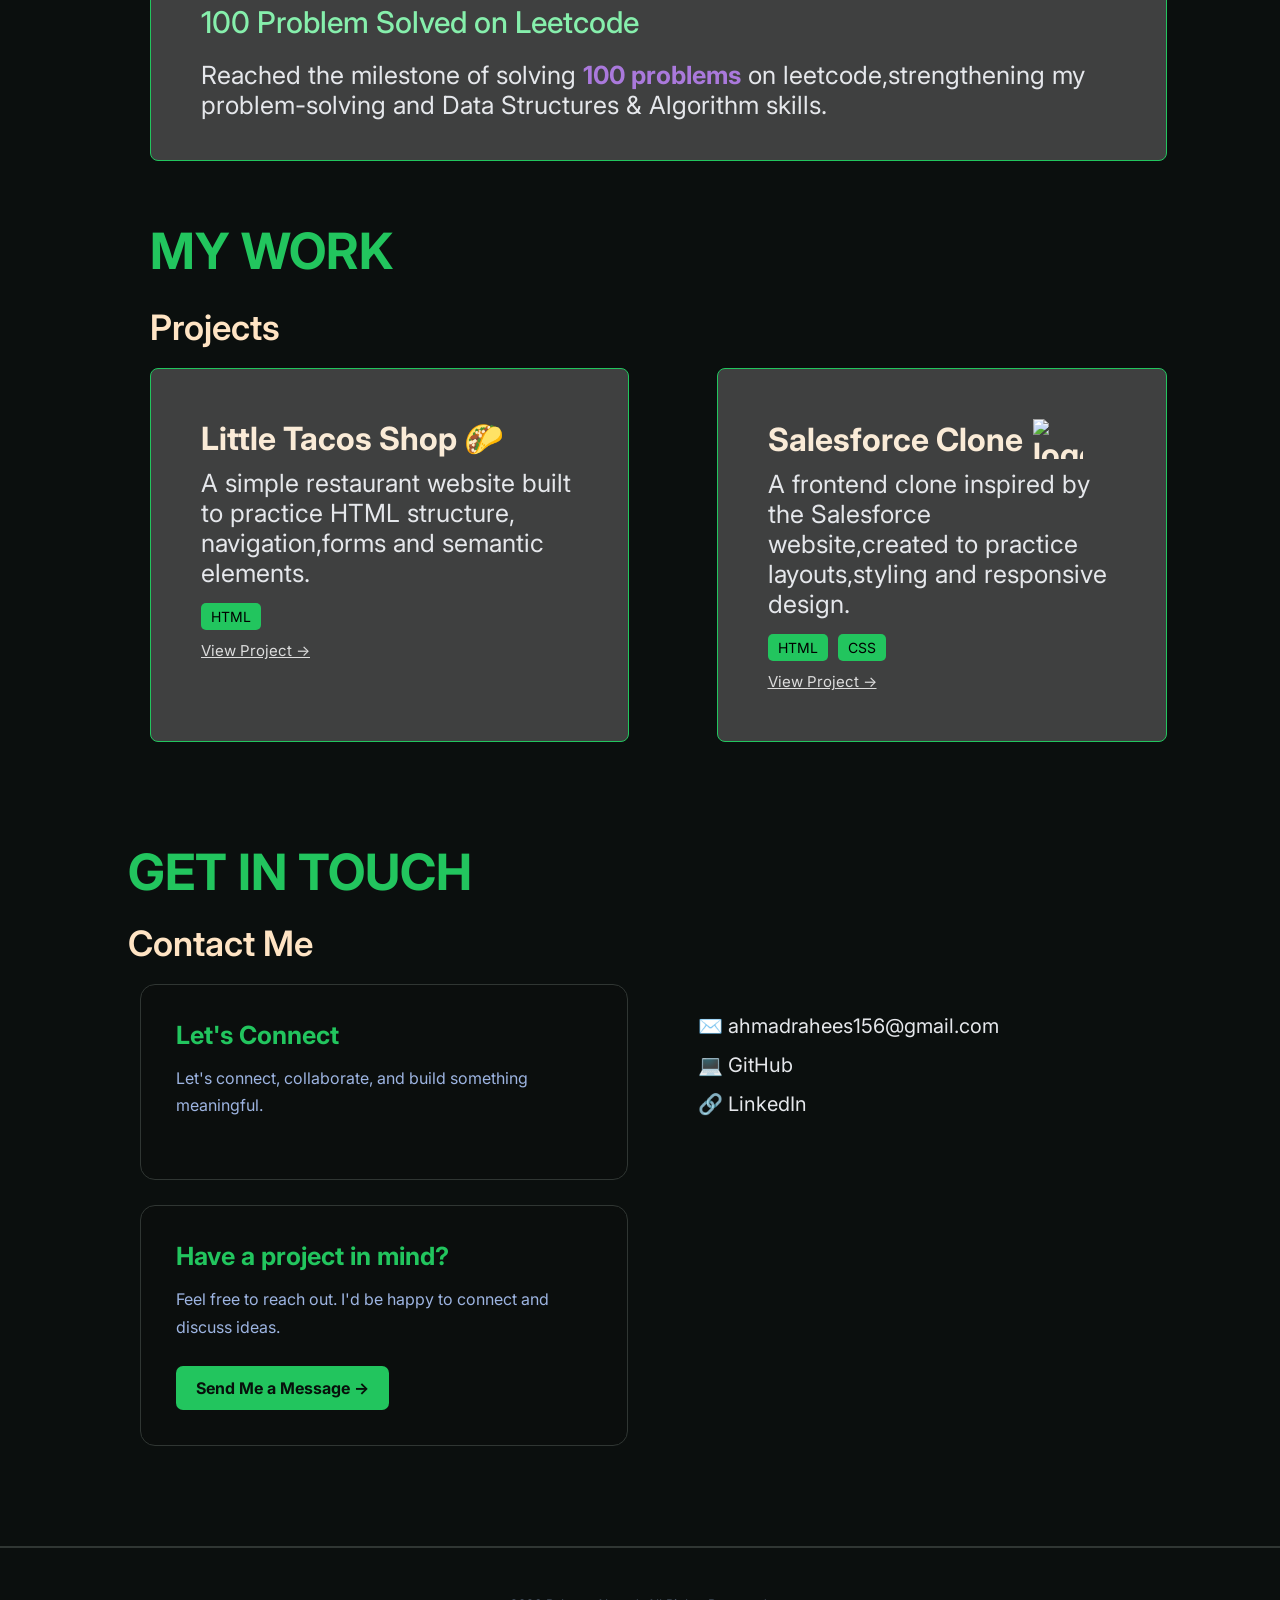
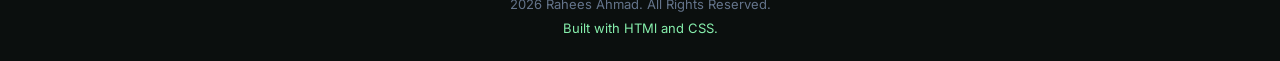
==== commit e25afca5: "resume added" ====
--- a/index.html
+++ b/index.html
@@ -51,6 +51,18 @@
              <p id="content1">
                Hi, I'm Rahees Ahmad , a Computer Science Engineering student passionate about frontend development. I enjoy creating clean and user-friendly websites using HTML and CSS.
              </p>
+             <div class="resume-box">
+    <i class="ri-file-text-line"></i>
+
+    <div class="resume-info">
+        <h4>My Resume</h4>
+        <p>View my skills, projects & education</p>
+    </div>
+
+    <a href="resume.pdf" target="_blank" class="resume-link">
+        <i class="ri-arrow-right-up-line"></i>
+    </a>
+</div>
            <br>
             <p id="content2">
              Along with web development, I'm improving my problem-solving skills with C++ and DSA.
@@ -174,7 +186,7 @@
                  </a>
             </div>
             </div>
-        </div>
+    
     </section>
 
   <section id="contact">
@@ -198,7 +210,7 @@
             <a href="mailto:ahmadrahees156@gmail.com" class="contact-button"> Send Me a Message → </a>
         </div>
      </div>
-     </div>
+     
  </section>
 
  <section id="footer">
--- a/Portfolio.css
+++ b/Portfolio.css
@@ -12,7 +12,16 @@
    font-optical-sizing: auto;
    font-weight: 400;
    font-style: normal;
-  
+
+    animation: pageLoad 1s ease-in-out;  
+}
+@keyframes pageLoad {
+    from {
+        opacity: 0;
+    }
+    to {
+        opacity: 1;
+    }
 }
 
 #menu-toggle {
@@ -42,6 +51,37 @@
     z-index: 10;
 }
 
+#navbar {
+    animation: navbarSlide 0.8s ease-out;
+}
+
+@keyframes navbarSlide {
+    from {
+        opacity: 0;
+        transform: translateY(-30px);
+    }
+    to {
+        opacity: 1;
+        transform: translateY(0);
+    }
+}
+
+.nav-links a::after {
+    content: "";
+    position: absolute;
+    width: 0;
+    height: 2px;
+    left: 0;
+    bottom: -6px;
+    background: #22c55e;
+    transition: width 0.3s ease;
+}
+
+.nav-links a:hover::after {
+    width: 100%;
+}
+
+
 #navbar h2 {
     font-size: 28px;
     font-family: 'Gill Sans', 'Gill Sans MT', Calibri, 'Trebuchet MS', sans-serif;
@@ -82,6 +122,25 @@
     border-radius:50%;
     overflow: hidden;
     transform: translate(-30px);
+    animation: profileFloat 4s ease-in-out infinite;
+    transition: box-shadow 0.4s ease, border-color 0.4s ease;
+}
+
+#profilepic:hover {
+    border-color: #22c55e;
+    box-shadow:
+        0 0 20px rgba(34, 197, 94, 0.4),
+        0 0 50px rgba(34, 197, 94, 0.15);
+}
+
+@keyframes profileFloat {
+    0%, 100% {
+        transform: translate(-30px, 0);
+    }
+
+    50% {
+        transform: translate(-30px, -10px);
+    }
 }
 
 #profilepic img {
@@ -94,6 +153,18 @@
 #profile {
     margin-top: 0px;
     max-width: 500px;
+    animation: heroText 1s ease-out;
+}
+@keyframes heroText {
+    from {
+        opacity: 0;
+        transform: translateX(50px);
+    }
+
+    to {
+        opacity: 1;
+        transform: translateX(0);
+    }
 }
 
 #profile h1{
@@ -153,6 +224,78 @@
     letter-spacing: 1px;
     
 }
+
+.resume-box {
+    width: 350px;
+    margin-top: 25px;
+
+    padding: 15px 18px;
+
+    display: flex;
+    align-items: center;
+    gap: 14px;
+
+    background: rgba(63, 64, 64, 0.55);
+    border: 1px solid #303633;
+    border-radius: 12px;
+
+    transition:
+        transform 0.3s ease,
+        border-color 0.3s ease,
+        box-shadow 0.3s ease;
+}
+
+.resume-box > i {
+    font-size: 30px;
+    color: #22c55e;
+}
+
+.resume-info {
+    flex: 1;
+}
+
+.resume-info h4 {
+    font-size: 17px;
+    color: #e5e7eb;
+}
+
+.resume-info p {
+    font-size: 12px !important;
+    color: #9db4e1 !important;
+    margin: 3px 0 0 !important;
+    letter-spacing: 0 !important;
+}
+
+.resume-link {
+    width: 40px;
+    height: 40px;
+
+    display: flex;
+    align-items: center;
+    justify-content: center;
+
+    border-radius: 50%;
+
+    background: #22c55e;
+    color: #07100b;
+
+    text-decoration: none;
+
+    transition:
+        transform 0.3s ease,
+        background 0.3s ease;
+}
+
+.resume-box:hover {
+    transform: translateY(-5px);
+    border-color: #22c55e;
+    box-shadow: 0 10px 30px rgba(34, 197, 94, 0.15);
+}
+
+.resume-box:hover .resume-link {
+    transform: translate(3px, -3px);
+    background: #86efac;
+}
 #content2{
     font-size: 25px;
     line-height: 35px;
@@ -194,6 +337,7 @@
     gap: 30px;
     padding: 30px;
     border: 1px solid #303633;
+    border-radius: 5px;
 }
 .education-card:hover{
     border-color: #22c55e;
@@ -262,9 +406,10 @@
     font-size: 25px;
     background-color: #3f4040;
     color: rgb(34, 197, 94);
-    padding-bottom: 10px;
-    padding-left: 10px;
-    padding-top: 10px;
+    padding-bottom: 50px;
+    padding-left: 20px;
+    padding-top: 50px;
+    padding-right: 20px;
     border-radius: 5px;
     max-width: 600px;
     border: 1px solid rgb(34,197,94);
@@ -660,6 +805,15 @@
         font-size: 20px;
         line-height: 30px;
     }
+
+
+    .resume-box {
+        width: 100%;
+        max-width: 350px;
+        margin-left: auto;
+        margin-right: auto;
+    }
+
     #profile p:last-child{
         letter-spacing: 1px;
     }
@@ -799,4 +953,5 @@
 .footer-links{
     gap: 15px;
 }
-}+}
+
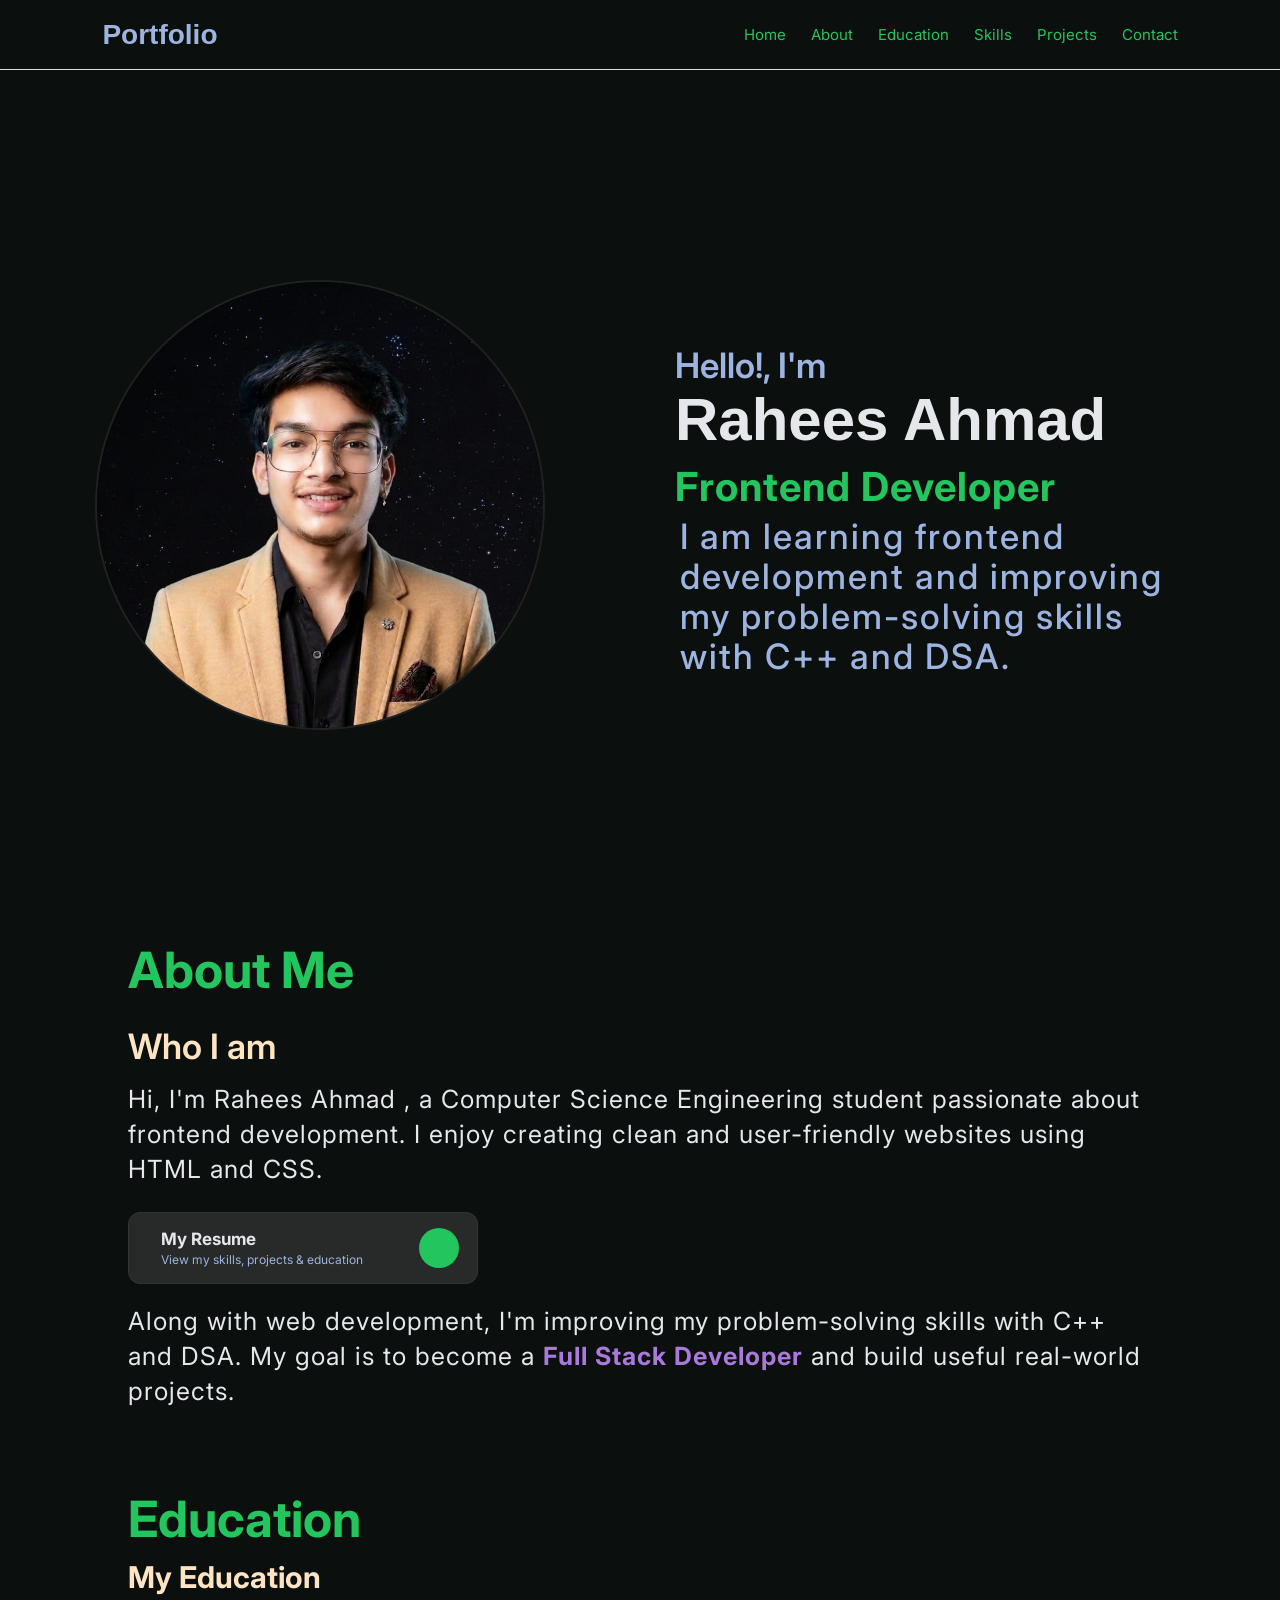
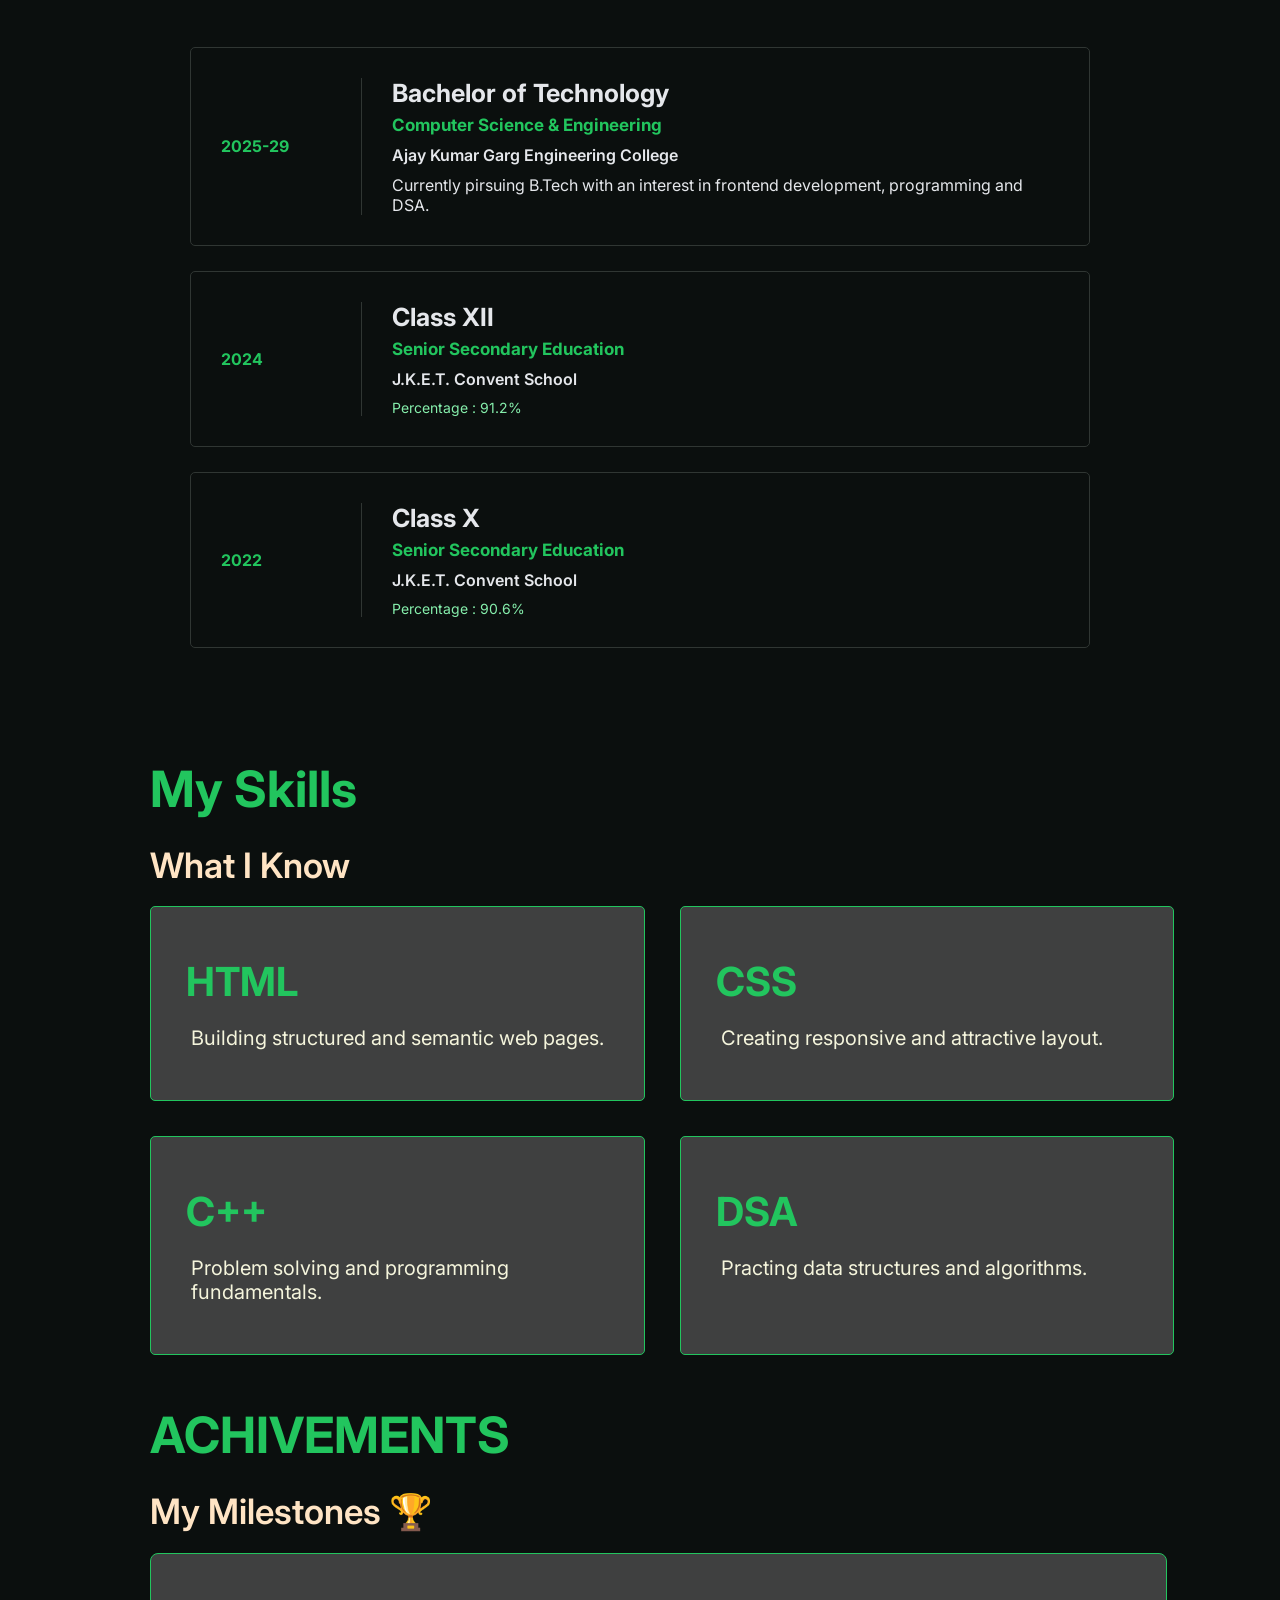
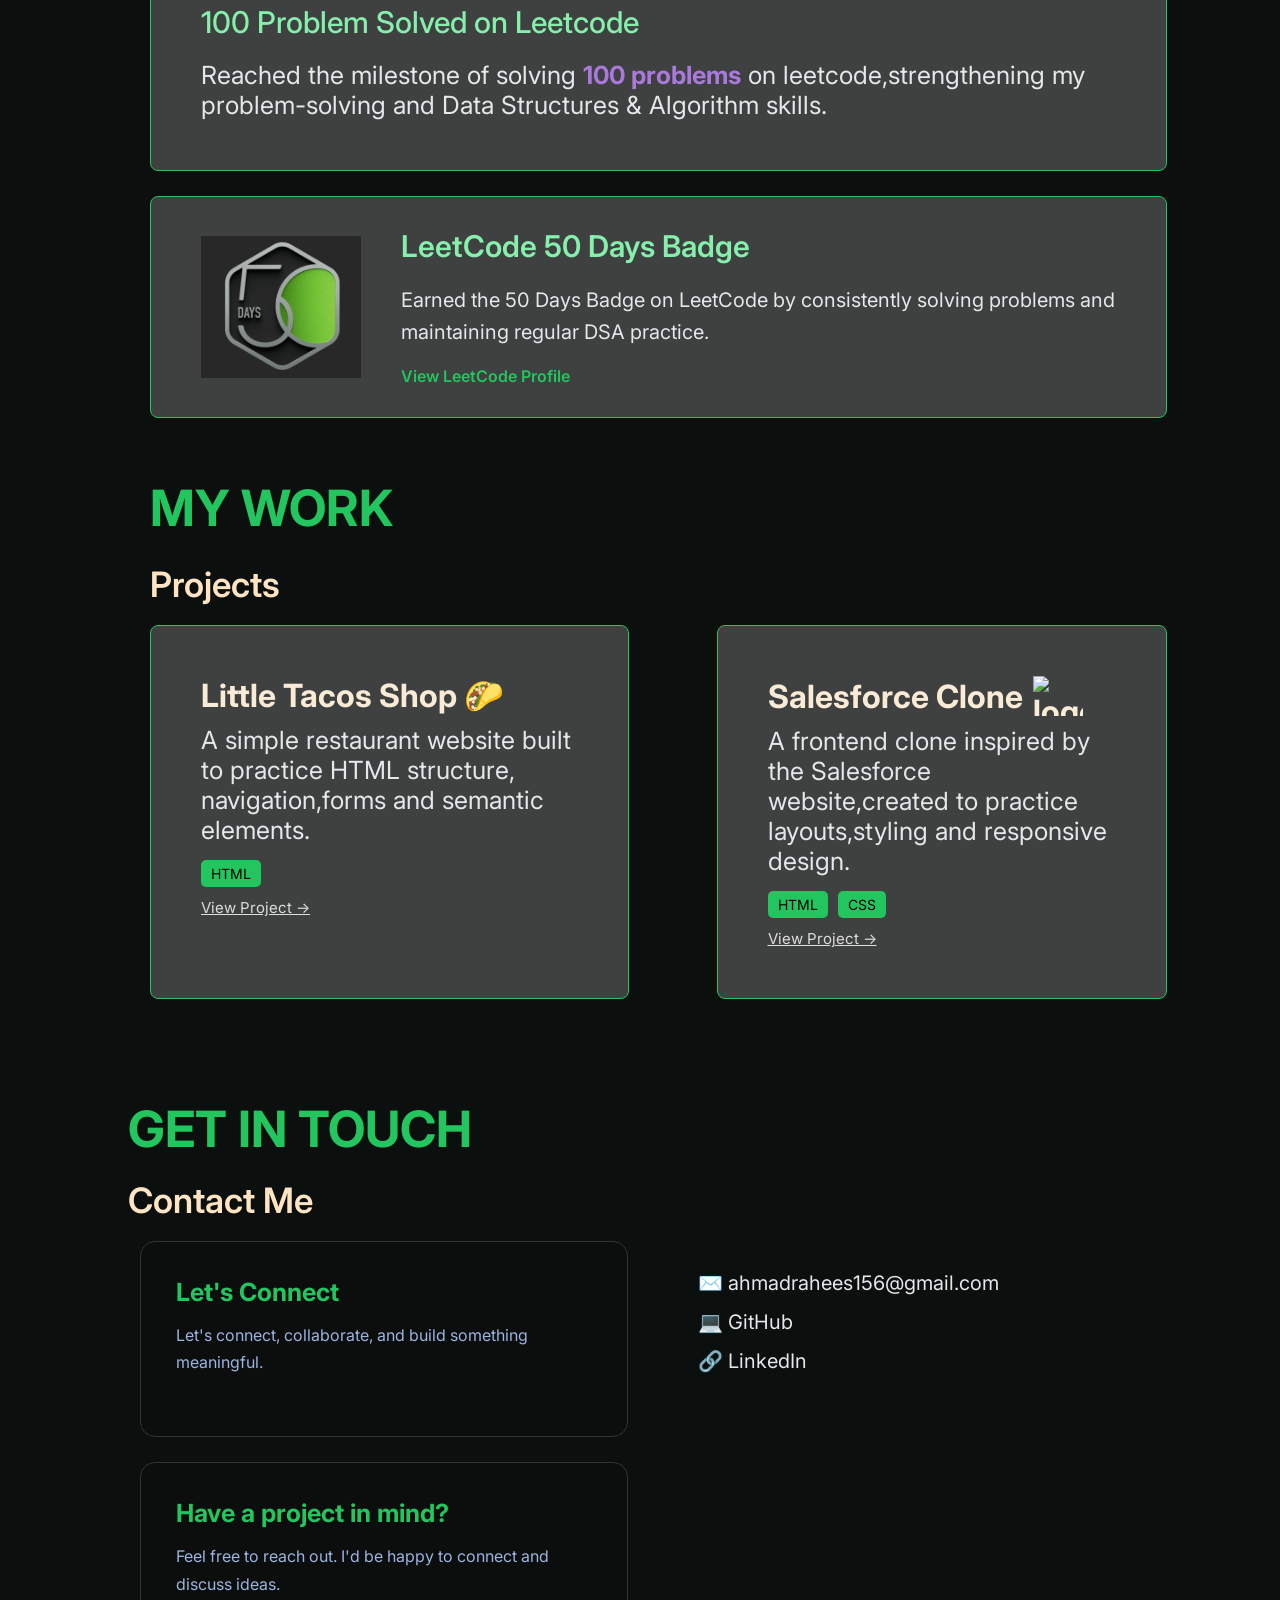
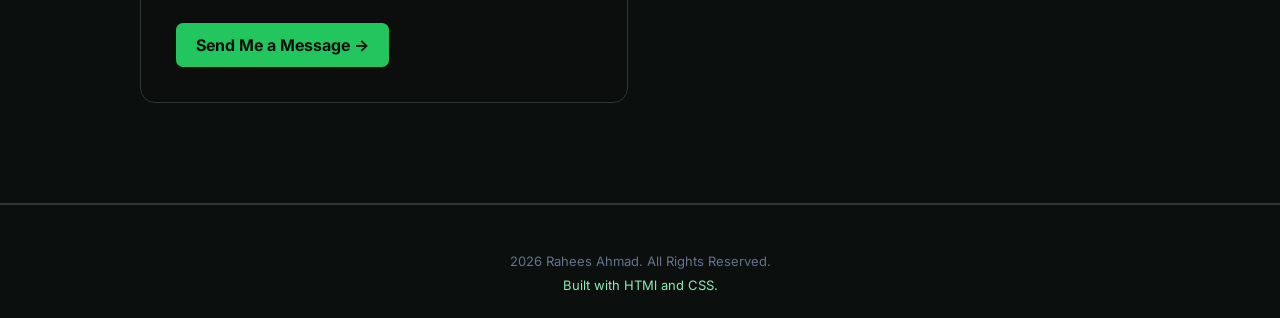
==== commit e981b7f3: "achievements updated" ====
--- a/index.html
+++ b/index.html
@@ -156,7 +156,29 @@
             <h3>100 Problem Solved on Leetcode</h3>
         <p>Reached the milestone of solving <strong>100 problems</strong> on leetcode,strengthening my problem-solving and  Data Structures & Algorithm skills.</p>
         </div>
-     </section>
+    
+<div class="achievement-card">
+
+    <div class="badge-image">
+        <img src="50days badge.jpeg"
+             alt="LeetCode 50 Days Badge">
+    </div>
+
+    <div class="achievement-content">
+        <h3>LeetCode 50 Days Badge</h3>
+        <p>
+            Earned the 50 Days Badge on LeetCode by consistently
+            solving problems and maintaining regular DSA practice.
+        </p>
+        <a href="https://leetcode.com/u/code_rahees/" target="_blank" rel="noopener noreferrer">
+            View LeetCode Profile
+            <i class="ri-external-link-line"></i>
+        </a>
+    </div>
+
+</div>
+
+ </section>
 
     <section id="projects">
         <div id="project-content">
--- a/Portfolio.css
+++ b/Portfolio.css
@@ -448,26 +448,187 @@
     color: bisque;
 }
 
-#achive-content{
+#achive-content {
     width: 90%;
-    padding-left: 50px;
-    padding-right: 50px;
-    padding-top: 50px;
-    padding-bottom: 40px;
+    padding: 50px;
     background-color: #3f4040;
-    border: 1px solid rgb(34,197,94) ;
+    border: 1px solid rgb(34, 197, 94);
     border-radius: 8px;
-}
-
-#achive-content h3{
+
+    transition:
+        transform 0.3s ease,
+        box-shadow 0.3s ease,
+        border-color 0.3s ease;
+}
+
+#achive-content:hover {
+    transform: translateY(-5px);
+    border-color: #86efac;
+    box-shadow: 0 10px 30px rgba(34, 197, 94, 0.15);
+}
+#achive-content h3 {
     font-size: 30px;
     margin-bottom: 20px;
     font-weight: 500;
     color: #86efac;
 }
 
-#achive-content p{
+#achive-content p {
     font-size: 25px;
+}
+/* ==============================
+   LEETCODE 50 DAYS BADGE
+   ============================== */
+
+.achievement-card {
+    width: 90%;
+    margin-top: 25px;
+
+    display: flex;
+    align-items: center;
+    gap: 40px;
+
+    padding: 30px 50px;
+
+    background-color: #3f4040;
+    border: 1px solid rgb(34, 197, 94);
+    border-radius: 8px;
+
+    transition: transform 0.3s ease,
+                box-shadow 0.3s ease,
+                border-color 0.3s ease;
+}
+
+
+/* Hover animation */
+
+.achievement-card:hover {
+    transform: translateY(-5px);
+
+    border-color: #86efac;
+
+    box-shadow: 0 10px 30px rgba(34, 197, 94, 0.15);
+}
+
+
+/* Badge image */
+
+.badge-image {
+    width: 160px;
+    height: 160px;
+
+    flex-shrink: 0;
+
+    display: flex;
+    align-items: center;
+    justify-content: center;
+}
+
+
+/* Image */
+
+.badge-image img {
+    width: 100%;
+    height: 100%;
+
+    object-fit: contain;
+
+    transition: transform 0.3s ease;
+}
+
+
+/* Image hover */
+
+.achievement-card:hover .badge-image img {
+    transform: scale(1.06);
+}
+
+
+/* Content */
+
+.achievement-content {
+    flex: 1;
+}
+
+
+.achievement-content h3 {
+    font-size: 30px !important;
+    margin-bottom: 15px;
+
+    color: #86efac !important;
+}
+
+
+.achievement-content p {
+    font-size: 20px;
+    line-height: 1.6;
+
+    margin-bottom: 18px;
+
+    color: #e5e7eb;
+}
+
+
+/* LeetCode link */
+
+.achievement-content a {
+    display: inline-flex;
+    align-items: center;
+
+    gap: 6px;
+
+    color: #22c55e;
+
+    font-size: 16px;
+    font-weight: 600;
+
+    text-decoration: none;
+
+    transition: color 0.3s ease,
+                gap 0.3s ease;
+}
+
+
+.achievement-content a:hover {
+    color: #86efac;
+    gap: 10px;
+}
+
+
+/* ==============================
+   MOBILE
+   ============================== */
+
+@media (max-width: 768px) {
+
+    .achievement-card {
+        width: 100%;
+
+        flex-direction: column;
+
+        text-align: center;
+
+        gap: 15px;
+
+        padding: 25px 20px;
+    }
+
+
+    .badge-image {
+        width: 150px;
+        height: 150px;
+    }
+
+
+    .achievement-content h3 {
+        font-size: 23px !important;
+    }
+
+
+    .achievement-content p {
+        font-size: 17px;
+        line-height: 28px;
+    }
 }
 
 #projects{
@@ -823,6 +984,16 @@
         padding-left: 10px;
         padding-right: 10px;
     }
+
+     #achive-content {
+        width: 100%;
+        padding: 30px 25px;
+    }
+
+    #achive-content:hover {
+        transform: translateY(-4px);
+    }
+
     #about h2,#education h2,#skill-content h2,#achivement h2,
     #project-content h2,#contact-heading h2{
         font-size: 38px;
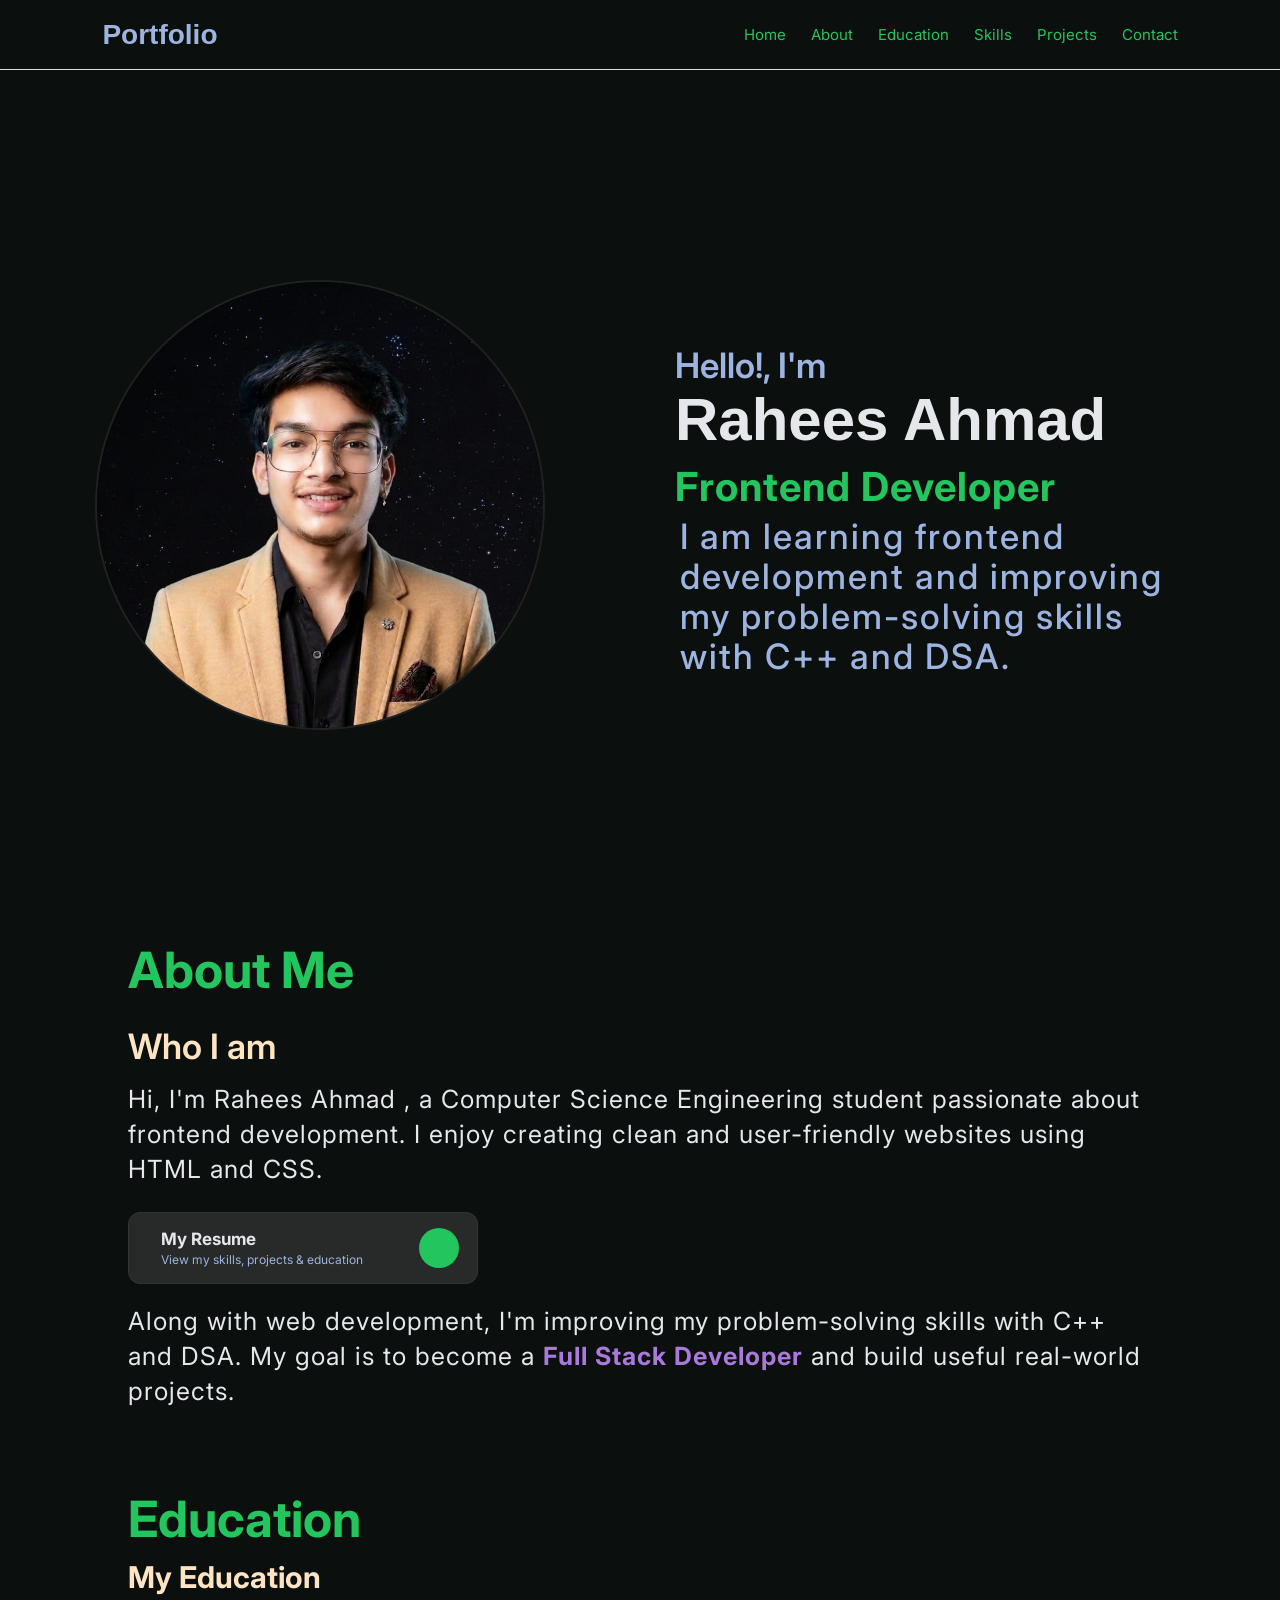
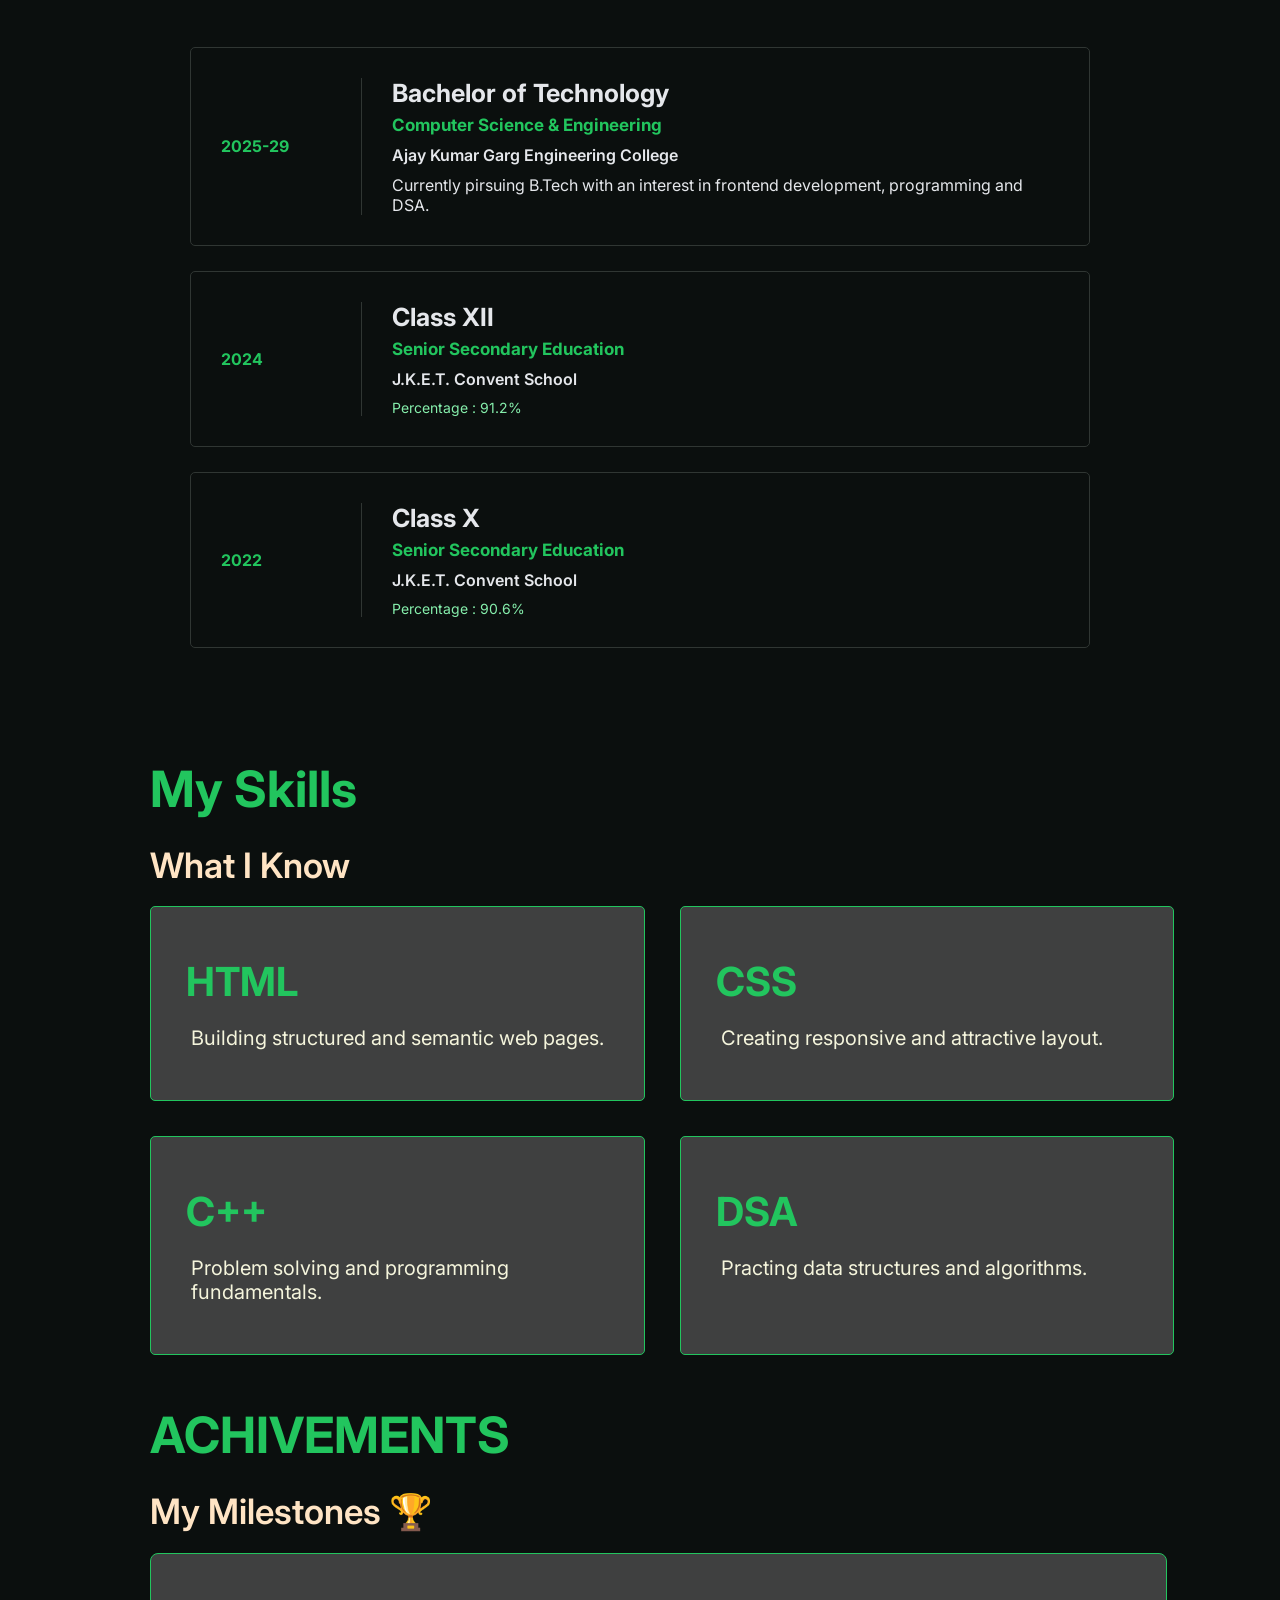
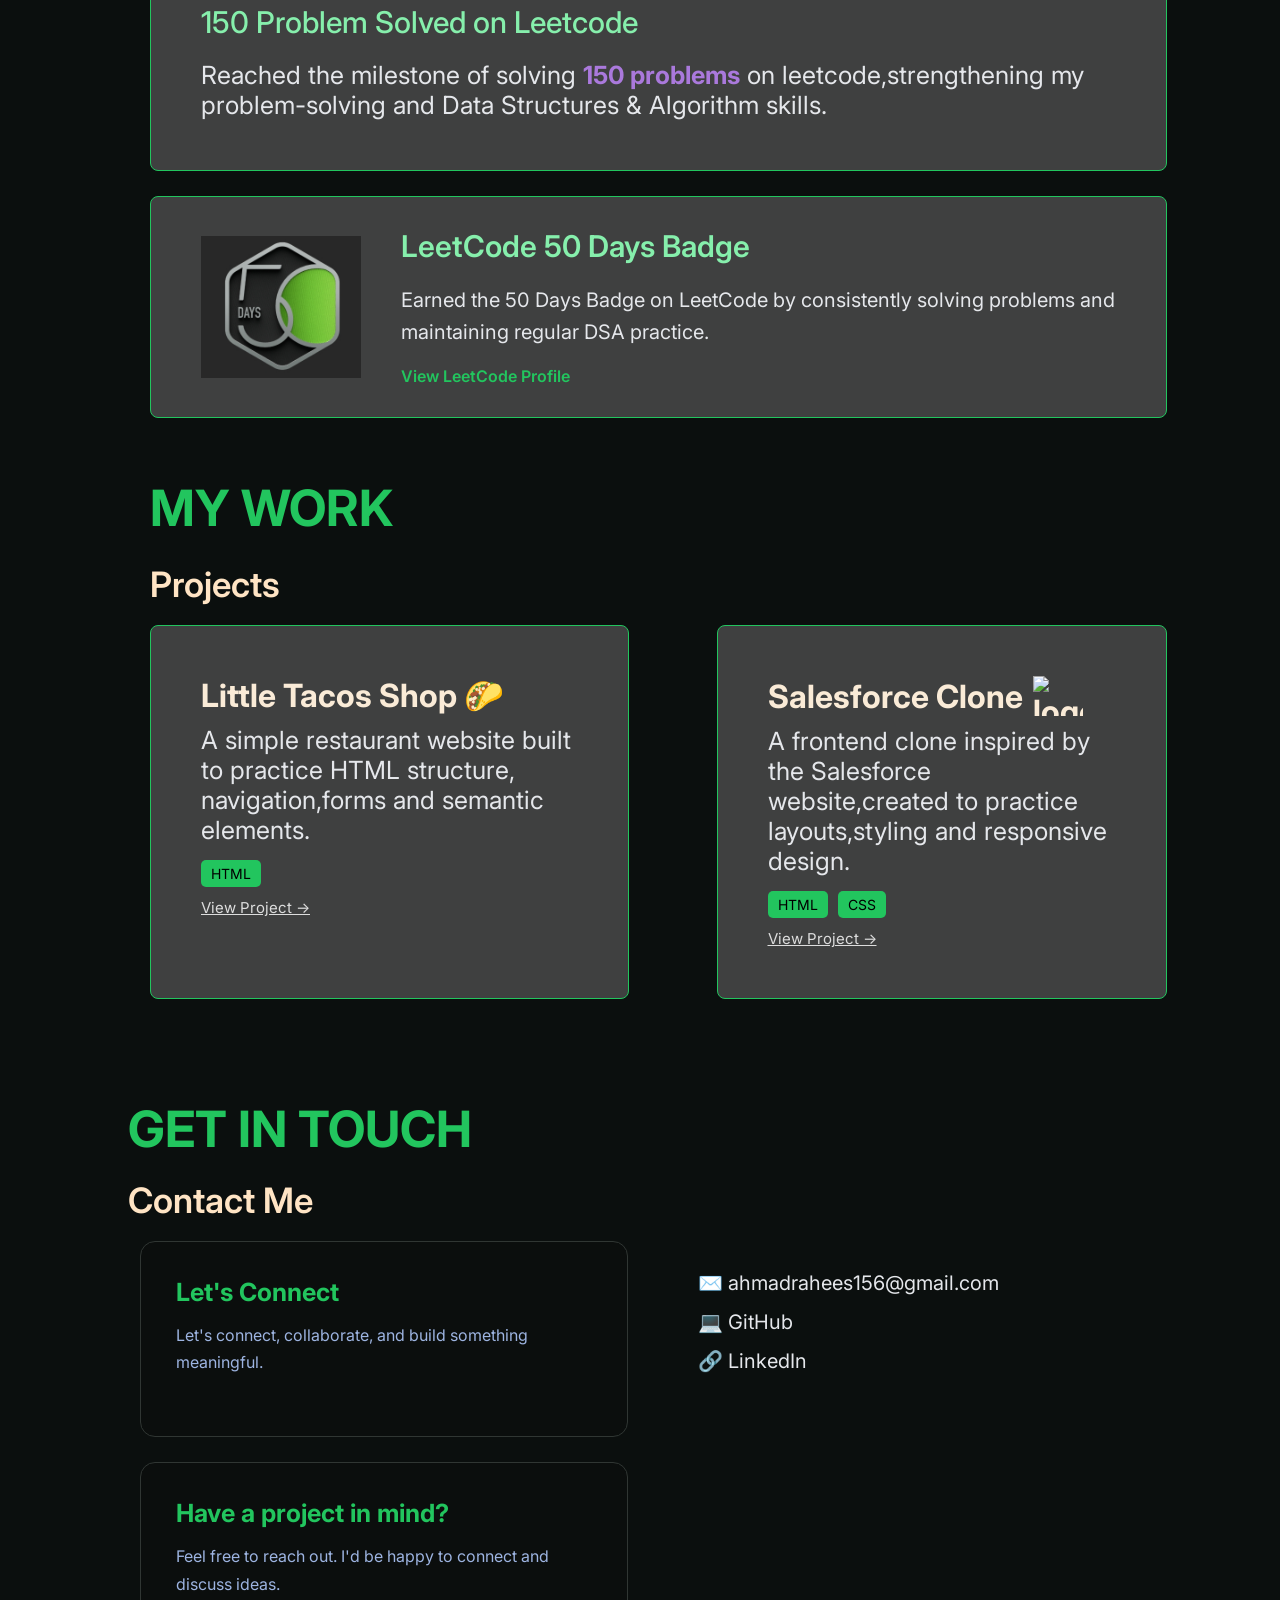
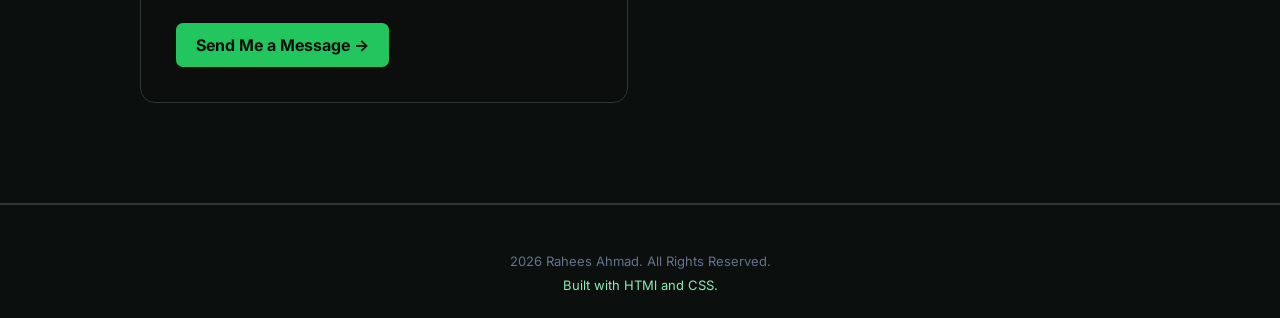
==== commit 84e8e83e: "favicon added" ====
--- a/index.html
+++ b/index.html
@@ -10,6 +10,7 @@
     <link rel="preconnect" href="https://fonts.googleapis.com">
 <link rel="preconnect" href="https://fonts.gstatic.com" crossorigin>
 <link href="https://fonts.googleapis.com/css2?family=Inter:ital,opsz,wght@0,14..32,100..900;1,14..32,100..900&display=swap" rel="stylesheet">
+<link rel="icon" type="image" href="https://static.vecteezy.com/system/resources/previews/020/816/178/non_2x/portfolio-icon-for-your-website-mobile-presentation-and-logo-design-free-vector.jpg">
   
 </head>
 
@@ -153,8 +154,8 @@
         <h2>ACHIVEMENTS</h2>
         <h3>My Milestones 🏆</h3>
         <div id="achive-content">
-            <h3>100 Problem Solved on Leetcode</h3>
-        <p>Reached the milestone of solving <strong>100 problems</strong> on leetcode,strengthening my problem-solving and  Data Structures & Algorithm skills.</p>
+            <h3>150 Problem Solved on Leetcode</h3>
+        <p>Reached the milestone of solving <strong>150 problems</strong> on leetcode,strengthening my problem-solving and  Data Structures & Algorithm skills.</p>
         </div>
     
 <div class="achievement-card">
@@ -244,4 +245,4 @@
  </section>
  </main>
 </body>
-</html>+</html>
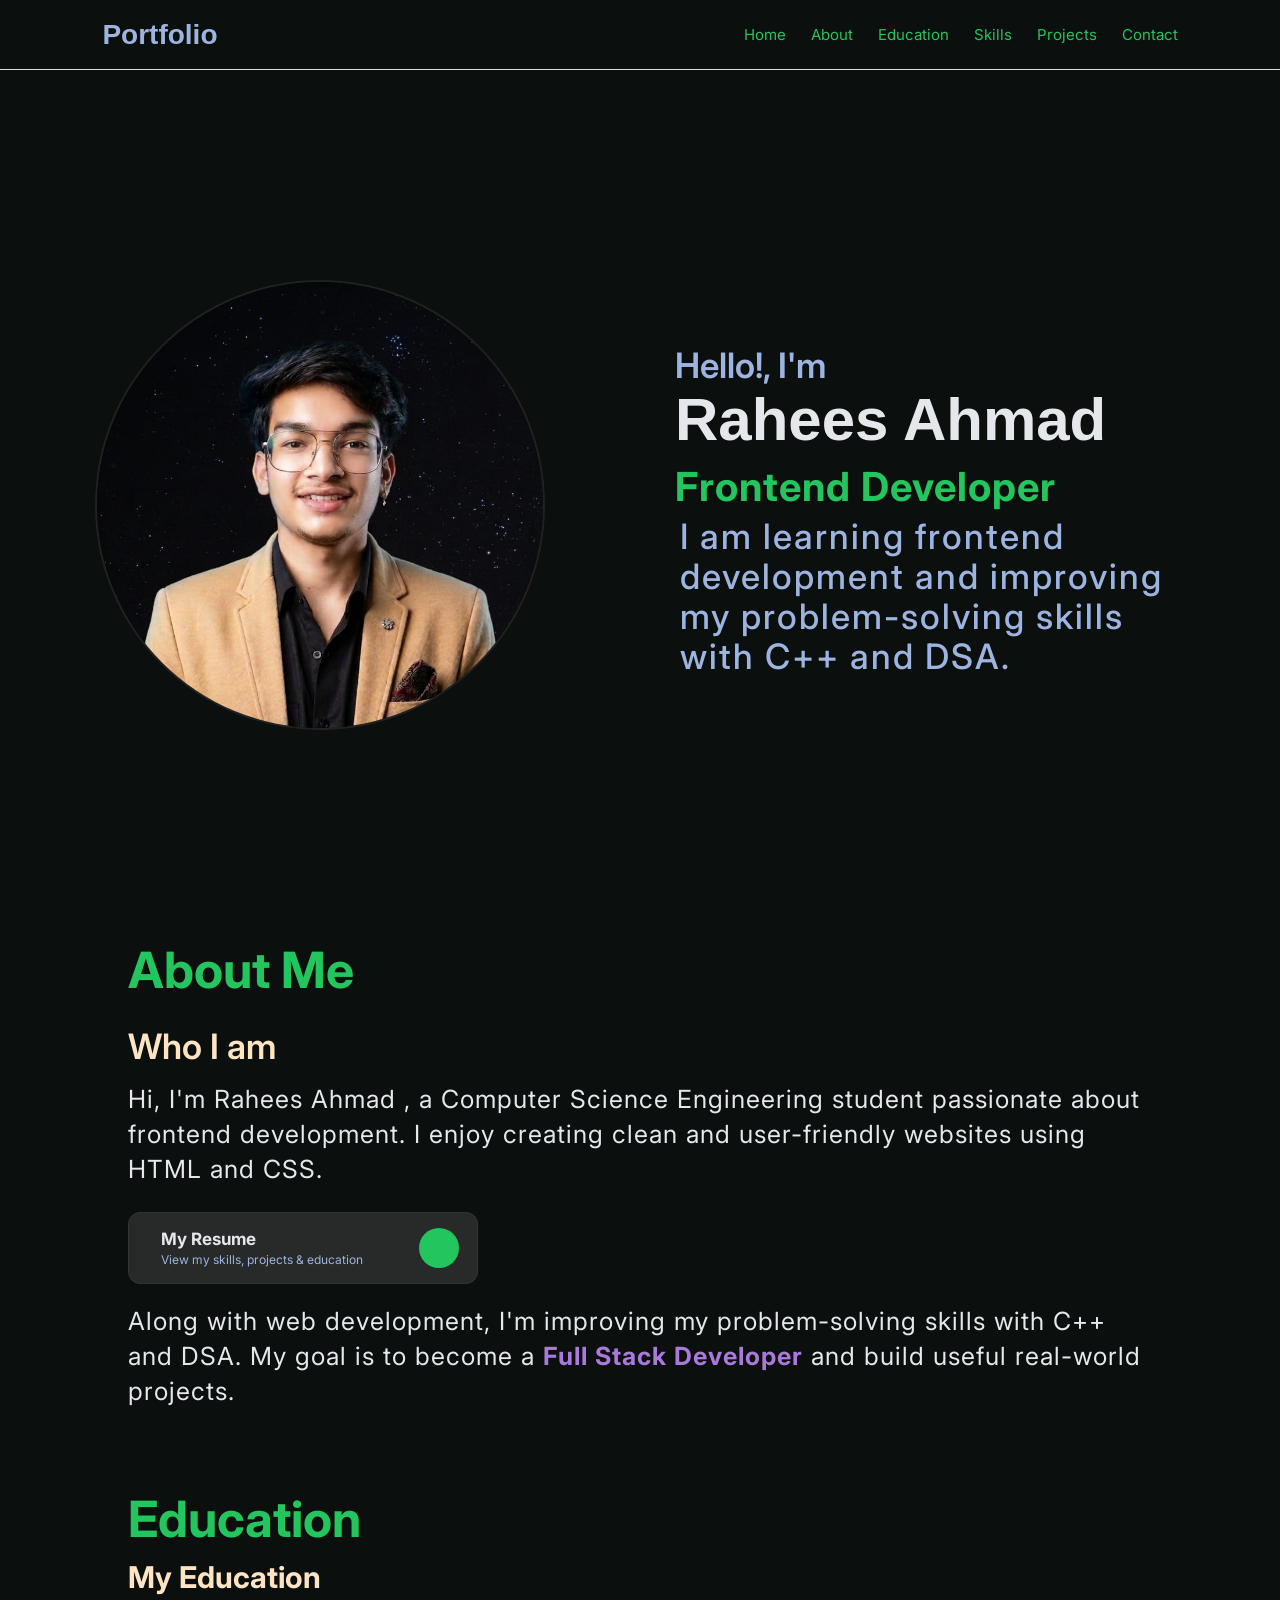
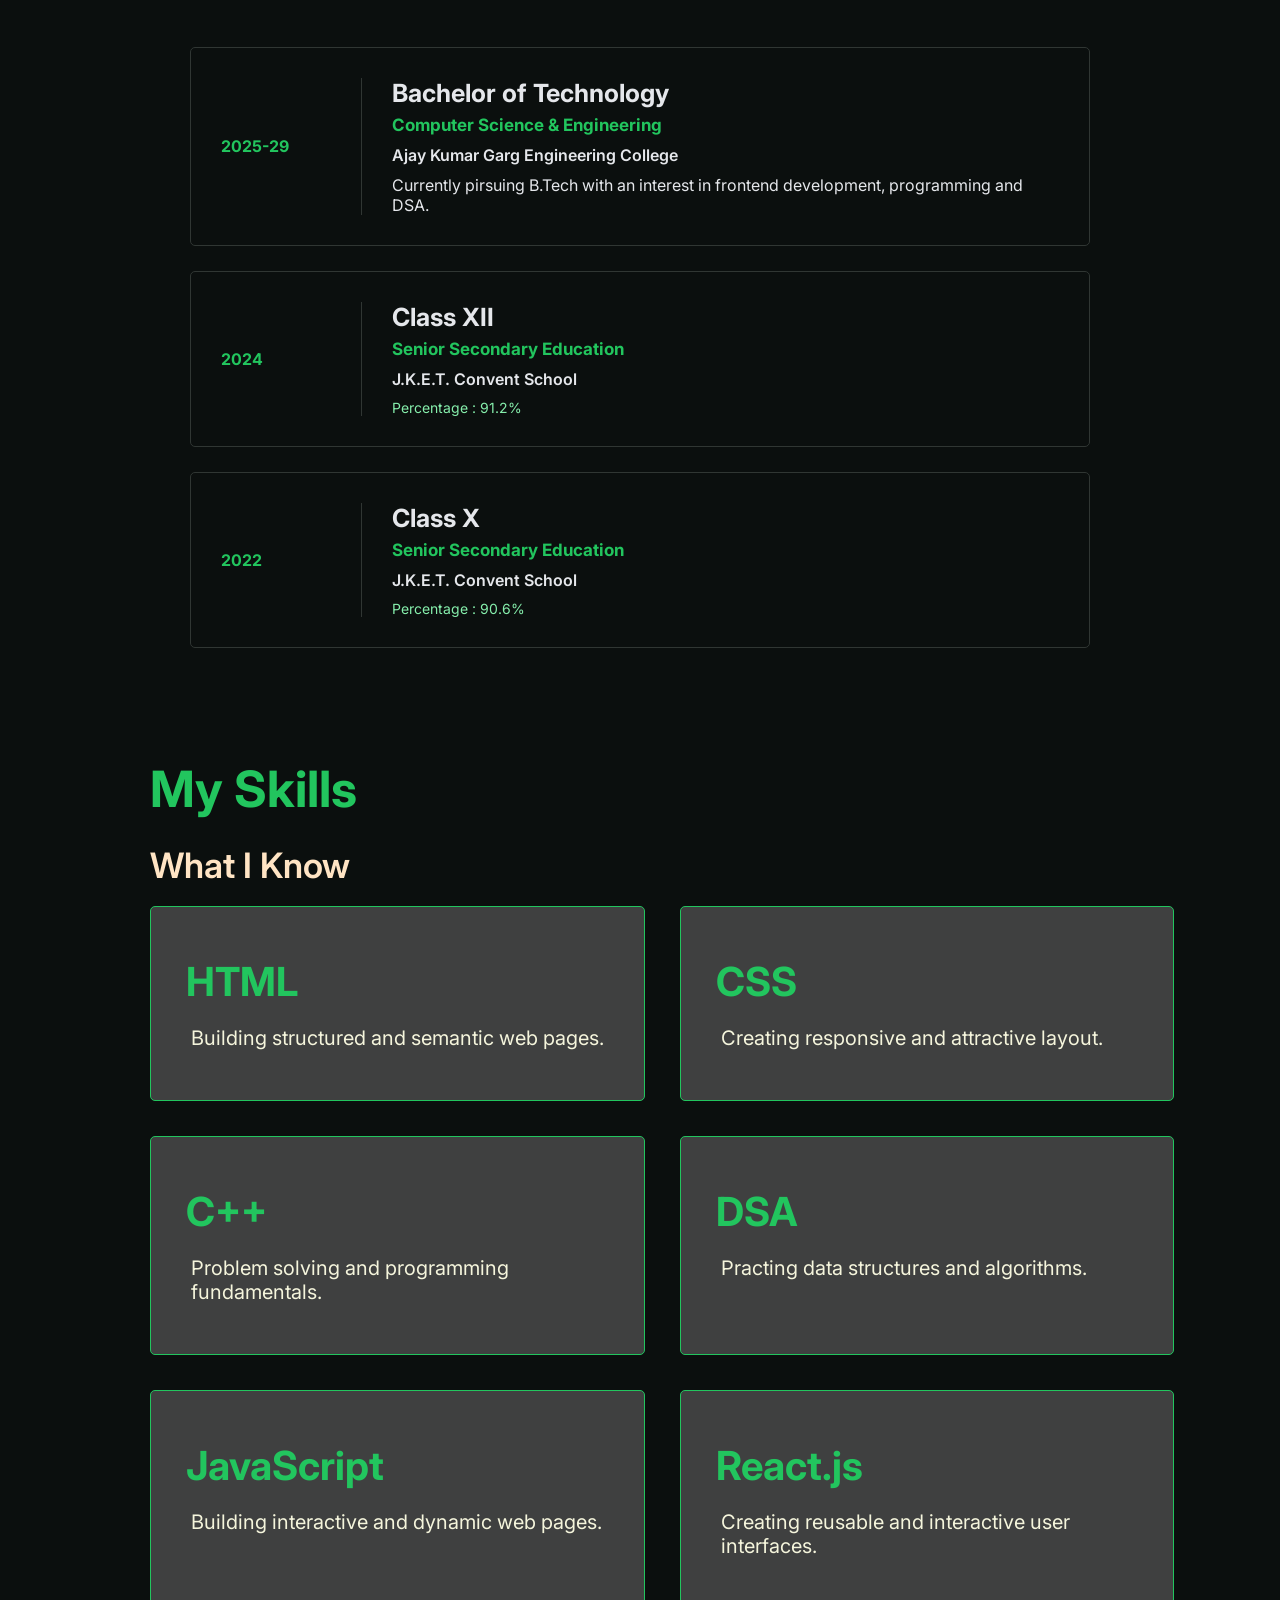
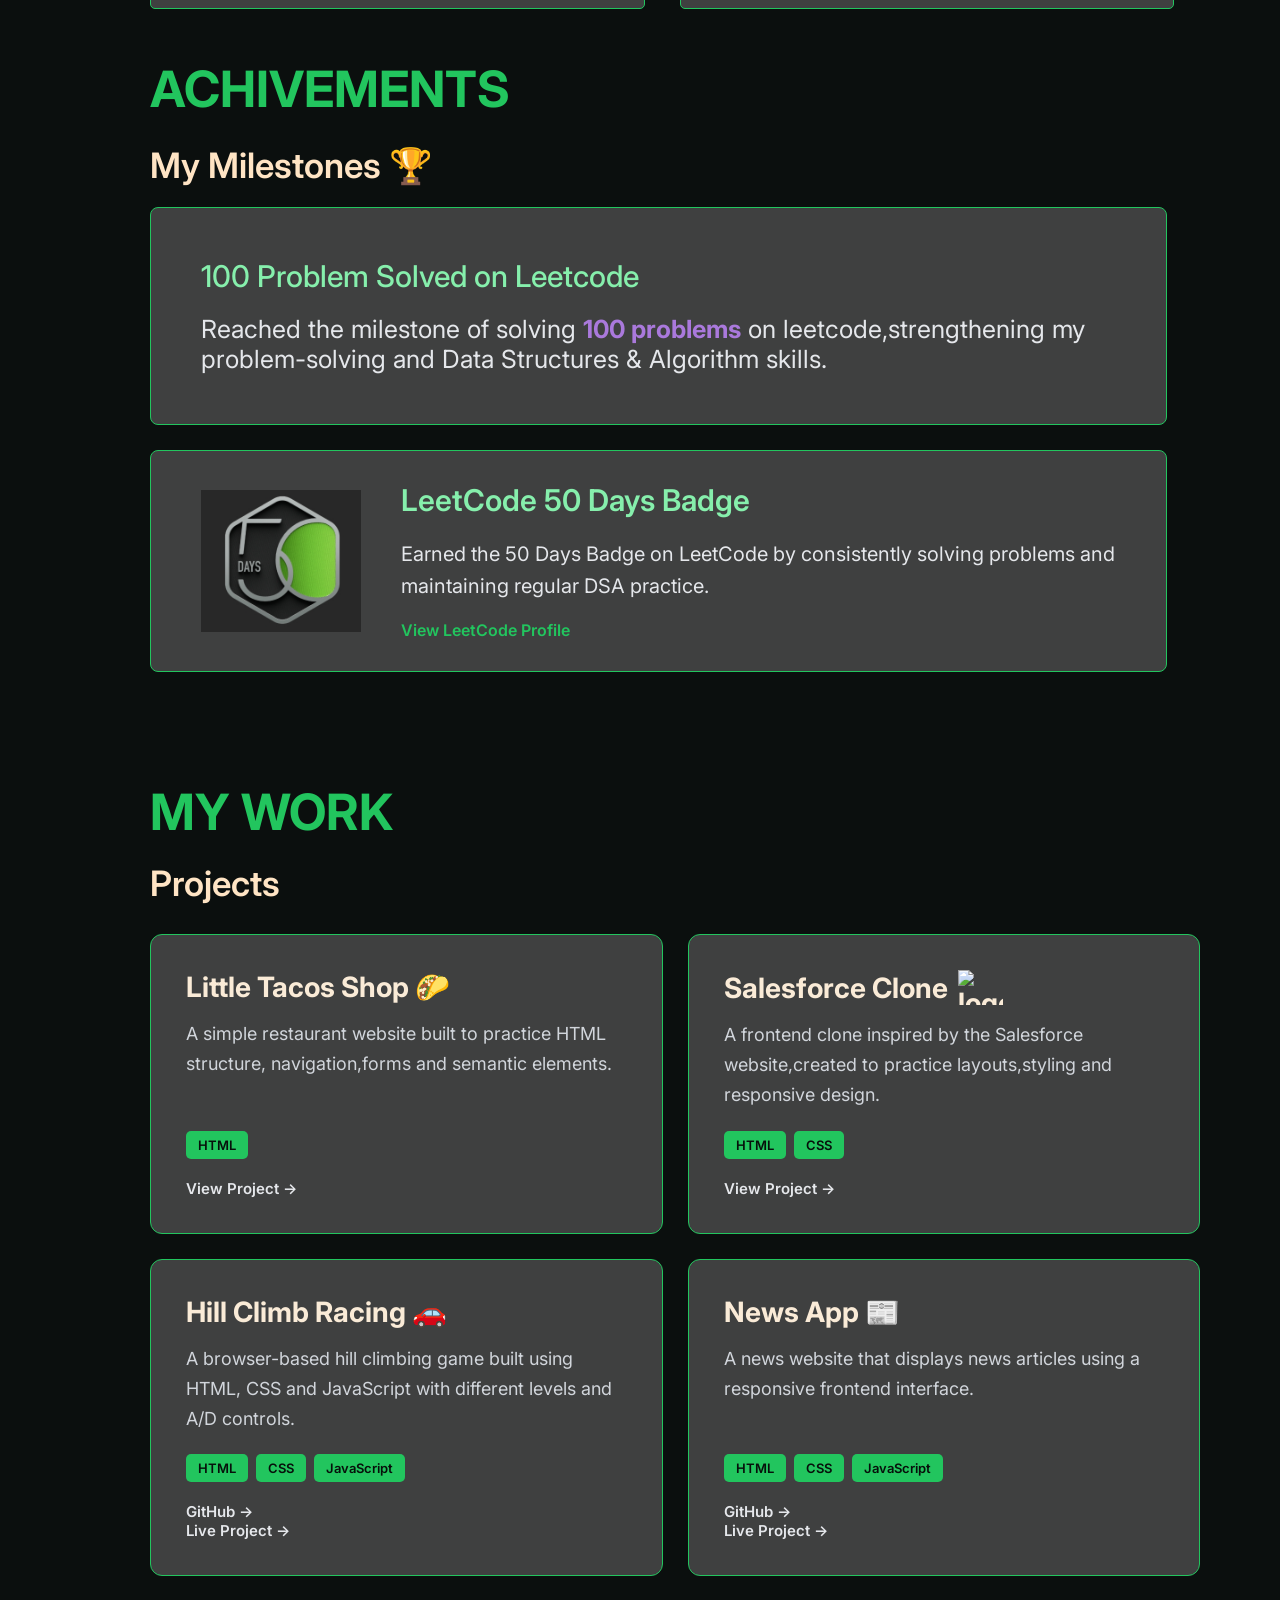
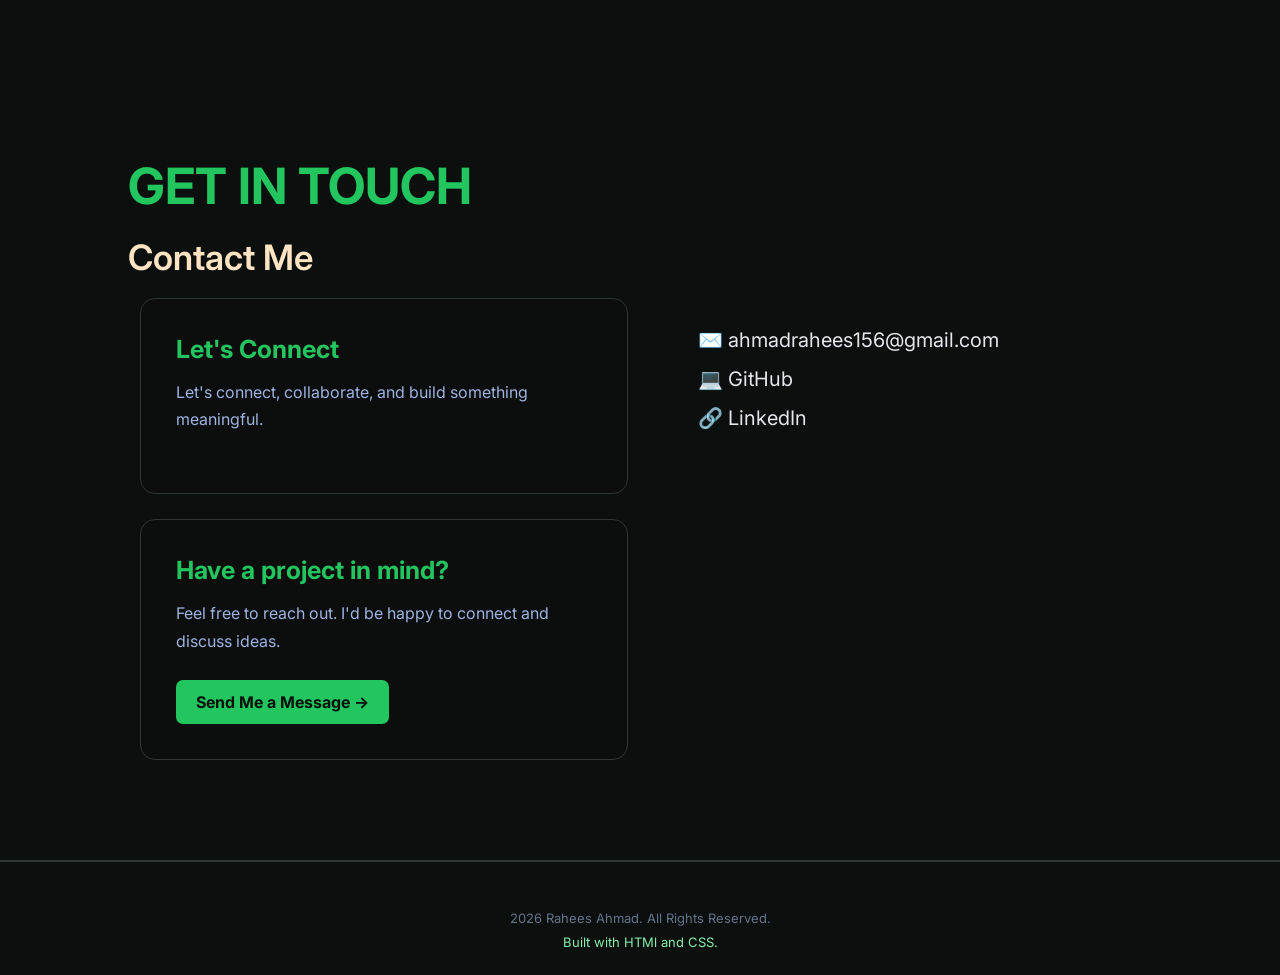
==== commit 349fe951: "added skills and projects" ====
--- a/index.html
+++ b/index.html
@@ -4,158 +4,189 @@
     <meta charset="UTF-8">
     <meta name="viewport" content="width=device-width, initial-scale=1.0">
     <title>Rahees Ahmad | Portfolio</title>
-    <link  href="https://cdn.jsdelivr.net/npm/remixicon@4.9.0/fonts/remixicon.css"
+    <link href="https://cdn.jsdelivr.net/npm/remixicon@4.9.0/fonts/remixicon.css"
      rel="stylesheet"/>
+     <link rel="icon" type="image/jpeg" href="https://cdn-icons-png.flaticon.com/512/6154/6154351.png">
     <link rel="stylesheet" href="Portfolio.css">
     <link rel="preconnect" href="https://fonts.googleapis.com">
 <link rel="preconnect" href="https://fonts.gstatic.com" crossorigin>
 <link href="https://fonts.googleapis.com/css2?family=Inter:ital,opsz,wght@0,14..32,100..900;1,14..32,100..900&display=swap" rel="stylesheet">
-<link rel="icon" type="image" href="https://static.vecteezy.com/system/resources/previews/020/816/178/non_2x/portfolio-icon-for-your-website-mobile-presentation-and-logo-design-free-vector.jpg">
   
 </head>
 
 <body>
-    
-        <nav id="navbar">
-            <h2>Portfolio</h2>
-    <input type="checkbox" id="menu-toggle">
-
-    <label for="menu-toggle" class="hamburger">
-       <i class="ri-menu-line"></i>
-    </label>
-          <div class="nav-links">
-             <a href="#home">Home</a>
-             <a href="#about">About</a>
-             <a href="#education">Education</a>
-             <a href="#skills">Skills</a>
-             <a href="#projects">Projects</a>
-             <a href="#contact">Contact</a>
-          </div>
+    <nav id="navbar">
+        <h2>Portfolio</h2>
+        <input type="checkbox" id="menu-toggle">
+
+        <label for="menu-toggle" class="hamburger">
+            <i class="ri-menu-line"></i>
+        </label>
+
+        <div class="nav-links">
+            <a href="#home">Home</a>
+            <a href="#about">About</a>
+            <a href="#education">Education</a>
+            <a href="#skills">Skills</a>
+            <a href="#projects">Projects</a>
+            <a href="#contact">Contact</a>
+        </div>
     </nav>
-   <main>
-    <section id="home">
-        <div id="profilepic">
-            <img src="profilepic.jpeg" alt="Rahees Ahmad" >
-        </div>
-        <div id="profile">
-            <p>Hello!, I'm</p>
-            <h1>Rahees Ahmad</h1>
-            <h3>Frontend Developer</h3>
-            <p>I am learning frontend development and improving my problem-solving skills with C++ and DSA. </p>
-        </div>
-    </section>
-
-    <section id="about">
-       <div id="content">
-         <h2> About Me</h2>
-           <h3>Who I am</h3>
-             <p id="content1">
-               Hi, I'm Rahees Ahmad , a Computer Science Engineering student passionate about frontend development. I enjoy creating clean and user-friendly websites using HTML and CSS.
-             </p>
-             <div class="resume-box">
-    <i class="ri-file-text-line"></i>
-
-    <div class="resume-info">
-        <h4>My Resume</h4>
-        <p>View my skills, projects & education</p>
-    </div>
-
-    <a href="resume.pdf" target="_blank" class="resume-link">
-        <i class="ri-arrow-right-up-line"></i>
-    </a>
-</div>
-           <br>
-            <p id="content2">
-             Along with web development, I'm improving my problem-solving skills with C++ and DSA.
-             My goal is to become a <strong>Full Stack Developer</strong> and build useful real-world projects.
-           </p>
-       </div>
-    </section>
-
-    <section id="education">
-          <h2>Education</h2>
-          <h3 id="myedu">My Education</h3>
-           <div class="education-container">
-             <div class="education-card">
-                <div class="education-year">
-                    2025-29
-                </div>
-                <div class="education-content">
-                    <h3>Bachelor of Technology</h3>
-                    <h4>Computer Science & Engineering</h4>
-                    <p class="institution">
-                        Ajay Kumar Garg Engineering College
-                    </p>
-                    <p>
-                        Currently pirsuing B.Tech with an interest in frontend development, programming and DSA.
-                    </p>
-                </div>
-            </div>
-            <div class="education-card">
-                <div class="education-year">
-                    2024
-                </div>
-                <div class="education-content">
-                    <h3>Class XII</h3>
-                    <h4>Senior Secondary Education</h4>
-                    <p class="institution">
-                        J.K.E.T. Convent School
-                    </p>
-                    <p class="result">
-                        Percentage : 91.2%
-                    </p>
-                </div>
-            </div>
-               <div class="education-card">
-                <div class="education-year">
-                    2022
-                </div>
-                <div class="education-content">
-                    <h3>Class X</h3>
-                    <h4>Senior Secondary Education</h4>
-                    <p class="institution">
-                        J.K.E.T. Convent School
-                    </p>
-                    <p class="result">
-                        Percentage : 90.6%
-                    </p>
-                </div>
-            </div>
-         </div>
-
-    </section>
-
-    <section id="skills">
-        <div id="skill-content">
-            <h2>My Skills</h2>
-            <h3>What I Know</h3>
-        </div>
-        <div id="cards">
-            <div class="card" id="card1"> 
-                 <h3>HTML</h3>
-                 <p>Building structured and semantic web pages.</p>
-            </div>
-            <div class="card">
-                <h3>CSS</h3>
-                <p>Creating responsive and attractive layout.</p>
-            </div>
-            <div class="card">
-                <h3>C++</h3>
-                <p>Problem solving and programming fundamentals.</p>
-            </div>
-            <div class="card">
-                <h3>DSA</h3>
-                <p>Practing data structures and algorithms.</p>
-            </div>
-        </div>
-    </section>
+
+    <main>
+        <section id="home">
+            <div id="profilepic">
+                <img src="profilepic.jpeg" alt="Rahees Ahmad">
+            </div>
+
+            <div id="profile">
+                <p>Hello!, I'm</p>
+                <h1>Rahees Ahmad</h1>
+                <h3>Frontend Developer</h3>
+                <p>I am learning frontend development and improving my problem-solving skills with C++ and DSA.</p>
+            </div>
+        </section>
+
+        <section id="about">
+            <div id="content">
+                <h2> About Me</h2>
+                <h3>Who I am</h3>
+
+                <p id="content1">
+                    Hi, I'm Rahees Ahmad , a Computer Science Engineering student passionate about frontend development. I enjoy creating clean and user-friendly websites using HTML and CSS.
+                </p>
+
+                <div class="resume-box">
+                    <i class="ri-file-text-line"></i>
+
+                    <div class="resume-info">
+                        <h4>My Resume</h4>
+                        <p>View my skills, projects & education</p>
+                    </div>
+
+                    <a href="resume.pdf" target="_blank" class="resume-link">
+                        <i class="ri-arrow-right-up-line"></i>
+                    </a>
+                </div>
+
+                <br>
+
+                <p id="content2">
+                    Along with web development, I'm improving my problem-solving skills with C++ and DSA.
+                    My goal is to become a <strong>Full Stack Developer</strong> and build useful real-world projects.
+                </p>
+            </div>
+        </section>
+
+        <section id="education">
+            <h2>Education</h2>
+            <h3 id="myedu">My Education</h3>
+
+            <div class="education-container">
+                <div class="education-card">
+                    <div class="education-year">
+                        2025-29
+                    </div>
+
+                    <div class="education-content">
+                        <h3>Bachelor of Technology</h3>
+                        <h4>Computer Science & Engineering</h4>
+
+                        <p class="institution">
+                            Ajay Kumar Garg Engineering College
+                        </p>
+
+                        <p>
+                            Currently pirsuing B.Tech with an interest in frontend development, programming and DSA.
+                        </p>
+                    </div>
+                </div>
+
+                <div class="education-card">
+                    <div class="education-year">
+                        2024
+                    </div>
+
+                    <div class="education-content">
+                        <h3>Class XII</h3>
+                        <h4>Senior Secondary Education</h4>
+
+                        <p class="institution">
+                            J.K.E.T. Convent School
+                        </p>
+
+                        <p class="result">
+                            Percentage : 91.2%
+                        </p>
+                    </div>
+                </div>
+
+                <div class="education-card">
+                    <div class="education-year">
+                        2022
+                    </div>
+
+                    <div class="education-content">
+                        <h3>Class X</h3>
+                        <h4>Senior Secondary Education</h4>
+
+                        <p class="institution">
+                            J.K.E.T. Convent School
+                        </p>
+
+                        <p class="result">
+                            Percentage : 90.6%
+                        </p>
+                    </div>
+                </div>
+            </div>
+        </section>
+
+        <section id="skills">
+            <div id="skill-content">
+                <h2>My Skills</h2>
+                <h3>What I Know</h3>
+            </div>
+
+            <div id="cards">
+                <div class="card" id="card1">
+                    <h3>HTML</h3>
+                    <p>Building structured and semantic web pages.</p>
+                </div>
+
+                <div class="card">
+                    <h3>CSS</h3>
+                    <p>Creating responsive and attractive layout.</p>
+                </div>
+
+                <div class="card">
+                    <h3>C++</h3>
+                    <p>Problem solving and programming fundamentals.</p>
+                </div>
+
+                <div class="card">
+                    <h3>DSA</h3>
+                    <p>Practing data structures and algorithms.</p>
+                </div>
+
+                <div class="card">
+                    <h3>JavaScript</h3>
+                    <p>Building interactive and dynamic web pages.</p>
+                </div>
+
+                <div class="card">
+                    <h3>React.js</h3>
+                    <p>Creating reusable and interactive user interfaces.</p>
+                </div>
+            </div>
+        </section>
 
     <section id="achivement">
         <h2>ACHIVEMENTS</h2>
         <h3>My Milestones 🏆</h3>
         <div id="achive-content">
-            <h3>150 Problem Solved on Leetcode</h3>
-        <p>Reached the milestone of solving <strong>150 problems</strong> on leetcode,strengthening my problem-solving and  Data Structures & Algorithm skills.</p>
+            <h3>100 Problem Solved on Leetcode</h3>
+        <p>Reached the milestone of solving <strong>100 problems</strong> on leetcode,strengthening my problem-solving and  Data Structures & Algorithm skills.</p>
         </div>
     
 <div class="achievement-card">
@@ -165,84 +196,146 @@
              alt="LeetCode 50 Days Badge">
     </div>
 
-    <div class="achievement-content">
-        <h3>LeetCode 50 Days Badge</h3>
-        <p>
-            Earned the 50 Days Badge on LeetCode by consistently
-            solving problems and maintaining regular DSA practice.
-        </p>
-        <a href="https://leetcode.com/u/code_rahees/" target="_blank" rel="noopener noreferrer">
-            View LeetCode Profile
-            <i class="ri-external-link-line"></i>
-        </a>
-    </div>
-
-</div>
-
- </section>
-
-    <section id="projects">
-        <div id="project-content">
-            <h2>MY WORK</h2>
-            <h3>Projects</h3>
-        </div>
-        <div class="project-card">
-            <div id="tacos-shop">
-                <h3>Little Tacos Shop 🌮</h3>
-                <p>A simple restaurant website built to practice HTML structure, navigation,forms and semantic elements.</p>
-                <div class="project-tags">
-                    <span>HTML</span>
-                </div>
-                <a href="https://github.com/ahmadrahees156-creator/tacos_shop" class="project-link">
-                    View Project →        
-                </a>
-            </div>
-            <div id="clone">
-                <h3>Salesforce Clone <img src="https://login.salesforce.com/img/logo214.svg" alt="logo"></h3>
-                <p>A frontend clone inspired by the Salesforce website,created to practice layouts,styling and responsive design.</p>
-                <div class="project-tags">
-                    <span>HTML</span>
-                    <span>CSS</span>
-                </div>
-                <a href="https://github.com/ahmadrahees156-creator/salesforce_clone" class="project-link">
-                    View Project →        
-                 </a>
-            </div>
-            </div>
-    
-    </section>
-
-  <section id="contact">
-     <div id="contact-heading">
-        <h2>GET IN TOUCH</h2>
-        <h3>Contact Me</h3>
-     </div>
-     <div class="contact-container">
-        <div class="contact-info">
-            <h3>Let's Connect</h3>
-            <p>Let's connect, collaborate, and build something meaningful.</p>
-        </div>
-        <div class="contact-links">
-            <a href="mailto:ahmadrahees156@gmail.com">✉️ ahmadrahees156@gmail.com</a>
-            <a href="https://github.com/ahmadrahees156-creator">💻 GitHub</a>
-            <a href="https://www.linkedin.com/in/rahees-ahmad-47b028389?utm_source=share_via&utm_content=profile&utm_medium=member_android">🔗 LinkedIn</a>
-        </div>
-        <div class="message">
-            <h3>Have a project in mind?</h3>
-            <p>Feel free to reach out. I'd be happy to connect and discuss ideas.</p>
-            <a href="mailto:ahmadrahees156@gmail.com" class="contact-button"> Send Me a Message → </a>
-        </div>
-     </div>
-     
- </section>
-
- <section id="footer">
-    
-    <p>
-     <i class="ri-copyright-line"></i> 2026 Rahees Ahmad. All Rights Reserved.
-    </p>
-    <p class="footer-made"> Built with HTMl and CSS.</p>
- </section>
- </main>
+                <div class="achievement-content">
+                    <h3>LeetCode 50 Days Badge</h3>
+
+                    <p>
+                        Earned the 50 Days Badge on LeetCode by consistently
+                        solving problems and maintaining regular DSA practice.
+                    </p>
+
+                    <a href="https://leetcode.com/u/code_rahees/" target="_blank" rel="noopener noreferrer">
+                        View LeetCode Profile
+                        <i class="ri-external-link-line"></i>
+                    </a>
+                </div>
+            </div>
+        </section>
+
+        <section id="projects">
+            <div id="project-content">
+                <h2>MY WORK</h2>
+                <h3>Projects</h3>
+            </div>
+
+            <div class="project-card">
+                <div id="tacos-shop">
+                    <h3>Little Tacos Shop 🌮</h3>
+
+                    <p>
+                        A simple restaurant website built to practice HTML structure, navigation,forms and semantic elements.
+                    </p>
+
+                    <div class="project-tags">
+                        <span>HTML</span>
+                    </div>
+
+                    <a href="https://github.com/ahmadrahees156-creator/tacos_shop" class="project-link">
+                        View Project →
+                    </a>
+                </div>
+
+                <div id="clone">
+                    <h3>
+                        Salesforce Clone
+                        <img src="https://login.salesforce.com/img/logo214.svg" alt="logo">
+                    </h3>
+
+                    <p>
+                        A frontend clone inspired by the Salesforce website,created to practice layouts,styling and responsive design.
+                    </p>
+
+                    <div class="project-tags">
+                        <span>HTML</span>
+                        <span>CSS</span>
+                    </div>
+
+                    <a href="https://github.com/ahmadrahees156-creator/salesforce_clone" class="project-link">
+                        View Project →
+                    </a>
+                </div>
+
+                <div id="hill-climb">
+                    <h3>Hill Climb Racing 🚗</h3>
+
+                    <p>
+                        A browser-based hill climbing game built using HTML, CSS and JavaScript with different levels and A/D controls.
+                    </p>
+
+                    <div class="project-tags">
+                        <span>HTML</span>
+                        <span>CSS</span>
+                        <span>JavaScript</span>
+                    </div>
+
+                     <a href="https://github.com/ahmadrahees156-creator/Hill_climb_racing"  target="_blank" class="project-link">
+                     GitHub →
+                      </a>
+                    <a href="https://hill-climb-racing-woad.vercel.app/" target="_blank" class="project-link">
+                        Live Project →
+                    </a>
+                </div>
+
+                <div id="news-app">
+                    <h3>News App 📰</h3>
+
+                    <p>
+                        A news website that displays news articles using a responsive frontend interface.
+                    </p>
+
+                    <div class="project-tags">
+                        <span>HTML</span>
+                        <span>CSS</span>
+                        <span>JavaScript</span>
+                    </div>
+                    <a href="https://github.com/ahmadrahees156-creator/NEWS-WEBSITE" target="_blank" class="project-link">
+                    GitHub →  </a>
+
+                    <a href="https://newswebsite-catt.vercel.app/" target="_blank" class="project-link">
+                        Live Project →
+                    </a>
+                </div>
+            </div>
+        </section>
+
+        <section id="contact">
+            <div id="contact-heading">
+                <h2>GET IN TOUCH</h2>
+                <h3>Contact Me</h3>
+            </div>
+
+            <div class="contact-container">
+                <div class="contact-info">
+                    <h3>Let's Connect</h3>
+                    <p>Let's connect, collaborate, and build something meaningful.</p>
+                </div>
+
+                <div class="contact-links">
+                    <a href="mailto:ahmadrahees156@gmail.com">✉️ ahmadrahees156@gmail.com</a>
+                    <a href="https://github.com/ahmadrahees156-creator">💻 GitHub</a>
+                    <a href="https://www.linkedin.com/in/rahees-ahmad-47b028389?utm_source=share_via&utm_content=profile&utm_medium=member_android">🔗 LinkedIn</a>
+                </div>
+
+                <div class="message">
+                    <h3>Have a project in mind?</h3>
+                    <p>Feel free to reach out. I'd be happy to connect and discuss ideas.</p>
+
+                    <a href="mailto:ahmadrahees156@gmail.com" class="contact-button">
+                        Send Me a Message →
+                    </a>
+                </div>
+            </div>
+        </section>
+
+        <section id="footer">
+            <p>
+                <i class="ri-copyright-line"></i> 2026 Rahees Ahmad. All Rights Reserved.
+            </p>
+
+            <p class="footer-made">
+                Built with HTMl and CSS.
+            </p>
+        </section>
+    </main>
 </body>
 </html>
--- a/Portfolio.css
+++ b/Portfolio.css
@@ -5,20 +5,21 @@
     scroll-behavior: smooth;
 }
 
-body { 
+body {
     background: #0b0f0e;
     color: #e5e7eb;
     font-family: "Inter", sans-serif;
-   font-optical-sizing: auto;
-   font-weight: 400;
-   font-style: normal;
-
-    animation: pageLoad 1s ease-in-out;  
-}
+    font-optical-sizing: auto;
+    font-weight: 400;
+    font-style: normal;
+    animation: pageLoad 1s ease-in-out;
+}
+
 @keyframes pageLoad {
     from {
         opacity: 0;
     }
+
     to {
         opacity: 1;
     }
@@ -49,9 +50,6 @@
     position: sticky;
     top: 0;
     z-index: 10;
-}
-
-#navbar {
     animation: navbarSlide 0.8s ease-out;
 }
 
@@ -60,6 +58,7 @@
         opacity: 0;
         transform: translateY(-30px);
     }
+
     to {
         opacity: 1;
         transform: translateY(0);
@@ -81,7 +80,6 @@
     width: 100%;
 }
 
-
 #navbar h2 {
     font-size: 28px;
     font-family: 'Gill Sans', 'Gill Sans MT', Calibri, 'Trebuchet MS', sans-serif;
@@ -94,32 +92,31 @@
 }
 
 .nav-links a {
+    position: relative;
     text-decoration: none;
-    color:  #22c55e;
+    color: #22c55e;
     font-size: 15px;
 }
 
 .nav-links a:hover {
     color: #86efac;
-    text-decoration: underline;
 }
 
 #home {
     min-height: 70vh;
-  margin-top: 120px;
+    margin-top: 120px;
     display: flex;
     justify-content: center;
     align-items: center;
     gap: 100px;
-    
 }
 
 #profilepic {
     margin-left: 20px;
     width: 450px;
-    height:450px;
+    height: 450px;
     border: 2px solid #212121;
-    border-radius:50%;
+    border-radius: 50%;
     overflow: hidden;
     transform: translate(-30px);
     animation: profileFloat 4s ease-in-out infinite;
@@ -151,10 +148,11 @@
 }
 
 #profile {
-    margin-top: 0px;
+    margin-top: 0;
     max-width: 500px;
     animation: heroText 1s ease-out;
 }
+
 @keyframes heroText {
     from {
         opacity: 0;
@@ -167,78 +165,78 @@
     }
 }
 
-#profile h1{
+#profile h1 {
     font-size: 60px;
     font-family: 'Segoe UI', Tahoma, Geneva, Verdana, sans-serif;
 }
-#profile h3{
+
+#profile h3 {
     margin-top: 8px;
     font-size: 40px;
-     color: #22c55e;
-     font-weight: 700;
-     letter-spacing: 1px;
-    
-}
-#profile p{
+    color: #22c55e;
+    font-weight: 700;
+    letter-spacing: 1px;
+}
+
+#profile p {
     font-size: 35px;
     margin-top: 10px;
-   line-height: 40px;
-}
+    line-height: 40px;
+}
+
 #profile p:first-child {
     color: #9db4e1;
     font-weight: 600;
-    
-}
+}
+
 #profile p:last-child {
     margin-top: 5px;
     color: #9db4e1;
     font-weight: 500;
     letter-spacing: 2px;
     padding-left: 5px;
-
-}
-#about{
+}
+
+#about {
     min-height: auto;
     padding: 100px 10% 50px;
     margin-top: 20px;
 }
-#content{
+
+#content {
     max-width: 80vw;
 }
-#about h2{
+
+#about h2 {
     font-size: 50px;
     margin-bottom: 25px;
     font-weight: 700;
     color: #22c55e;
-
-}
-#about h3{
+}
+
+#about h3 {
     font-size: 35px;
     margin-bottom: 15px;
     font-weight: 600;
     color: bisque;
 }
-#content1{
+
+#content1 {
     font-size: 25px;
     line-height: 35px;
     letter-spacing: 1px;
-    
 }
 
 .resume-box {
     width: 350px;
     margin-top: 25px;
-
     padding: 15px 18px;
-
     display: flex;
     align-items: center;
     gap: 14px;
-
     background: rgba(63, 64, 64, 0.55);
     border: 1px solid #303633;
     border-radius: 12px;
-
     transition:
         transform 0.3s ease,
         border-color 0.3s ease,
@@ -269,18 +267,13 @@
 .resume-link {
     width: 40px;
     height: 40px;
-
     display: flex;
     align-items: center;
     justify-content: center;
-
     border-radius: 50%;
-
     background: #22c55e;
     color: #07100b;
-
     text-decoration: none;
-
     transition:
         transform 0.3s ease,
         background 0.3s ease;
@@ -296,152 +289,169 @@
     transform: translate(3px, -3px);
     background: #86efac;
 }
-#content2{
+
+#content2 {
     font-size: 25px;
     line-height: 35px;
     letter-spacing: 1px;
 }
-strong{
-    color: #aa79dc;  
-}
-
-#education{
+
+strong {
+    color: #aa79dc;
+}
+
+#education {
     min-height: 100vh;
     padding: 30px 10% 80px;
     display: flex;
     flex-direction: column;
     justify-content: center;
 }
-#education h2{
+
+#education h2 {
     color: #22c55e;
     font-size: 50px;
     margin-bottom: 10px;
 }
+
 #myedu {
-    color:bisque;
+    color: bisque;
     font-size: 30px;
     margin-bottom: 20px;
 }
 
-.education-container{
-    max-width:900px;
+.education-container {
+    max-width: 900px;
     margin: auto;
     display: flex;
     flex-direction: column;
     gap: 25px;
 }
 
-.education-card{
+.education-card {
     display: flex;
     align-items: center;
     gap: 30px;
     padding: 30px;
     border: 1px solid #303633;
     border-radius: 5px;
-}
-.education-card:hover{
+    transition: transform 0.3s ease, border-color 0.3s ease;
+}
+
+.education-card:hover {
     border-color: #22c55e;
     transform: translateX(8px);
 }
 
-.education-year{
+.education-year {
     min-width: 110px;
     color: #22c55e;
     font-size: 16px;
     font-weight: 700;
 }
-.education-content{
+
+.education-content {
     border-left: 1px solid #303633;
     padding-left: 30px;
 }
-.education-content h3{
-color: #e5e7eb;
-font-size: 25px;
-margin-bottom: 7px;
-}
-.education-content h4{
+
+.education-content h3 {
+    color: #e5e7eb;
+    font-size: 25px;
+    margin-bottom: 7px;
+}
+
+.education-content h4 {
     color: #22c55e;
     font-size: 17px;
     margin-bottom: 10px;
 }
-.institution{
+
+.institution {
     color: #e5e7eb;
     font-weight: 600;
     margin-bottom: 10px;
 }
-.result{
+
+.result {
     color: #86efac;
     font-size: 14px;
 }
-#skills{
+
+#skills {
     min-height: auto;
     min-width: 80vw;
     padding-left: 150px;
-   
-}
-
-#skill-content h2{
+}
+
+#skill-content h2 {
     font-size: 50px;
     margin-bottom: 25px;
     font-weight: 700;
     color: #22c55e;
 }
 
-#skill-content h3{
-        font-size: 35px;
+#skill-content h3 {
+    font-size: 35px;
     margin-bottom: 20px;
     font-weight: 600;
     color: bisque;
 }
 
-#cards{
+#cards {
     width: 80vw;
     height: auto;
     display: grid;
-    grid-template-columns: repeat(2,1fr);
+    grid-template-columns: repeat(2, 1fr);
     justify-content: center;
     gap: 35px;
 }
-.card{
+
+.card {
     font-size: 25px;
     background-color: #3f4040;
     color: rgb(34, 197, 94);
-    padding-bottom: 50px;
-    padding-left: 20px;
-    padding-top: 50px;
-    padding-right: 20px;
+    padding: 50px 20px;
     border-radius: 5px;
     max-width: 600px;
-    border: 1px solid rgb(34,197,94);
-}
-.card h3{
-     padding-left: 15px;
-     padding-bottom: 20px;
+    border: 1px solid rgb(34, 197, 94);
+    transition: transform 0.3s ease, box-shadow 0.3s ease;
+}
+
+.card:hover {
+    transform: translateY(-6px);
+    box-shadow: 0 12px 30px rgba(34, 197, 94, 0.12);
+}
+
+.card h3 {
+    padding-left: 15px;
+    padding-bottom: 20px;
     font-size: 40px;
     align-content: center;
 }
-.card p{
+
+.card p {
     padding-left: 20px;
     font-size: 20px;
-    color:beige;
-}
-
-#achivement{
+    color: beige;
+}
+
+#achivement {
     min-height: auto;
     min-width: 80vw;
     padding-top: 50px;
     padding-left: 150px;
-    margin-bottom: 60px;  
-}
-
-#achivement h2{
+    margin-bottom: 60px;
+}
+
+#achivement h2 {
     font-size: 50px;
     margin-bottom: 25px;
     font-weight: 700;
     color: #22c55e;
 }
 
-#achivement h3{
+#achivement h3 {
     font-size: 35px;
     margin-bottom: 20px;
     font-weight: 600;
@@ -454,7 +464,6 @@
     background-color: #3f4040;
     border: 1px solid rgb(34, 197, 94);
     border-radius: 8px;
-
     transition:
         transform 0.3s ease,
         box-shadow 0.3s ease,
@@ -466,6 +475,7 @@
     border-color: #86efac;
     box-shadow: 0 10px 30px rgba(34, 197, 94, 0.15);
 }
+
 #achive-content h3 {
     font-size: 30px;
     margin-bottom: 20px;
@@ -476,280 +486,232 @@
 #achive-content p {
     font-size: 25px;
 }
-/* ==============================
-   LEETCODE 50 DAYS BADGE
-   ============================== */
 
 .achievement-card {
     width: 90%;
     margin-top: 25px;
-
     display: flex;
     align-items: center;
     gap: 40px;
-
     padding: 30px 50px;
-
     background-color: #3f4040;
     border: 1px solid rgb(34, 197, 94);
     border-radius: 8px;
-
-    transition: transform 0.3s ease,
-                box-shadow 0.3s ease,
-                border-color 0.3s ease;
-}
-
-
-/* Hover animation */
+    transition:
+        transform 0.3s ease,
+        box-shadow 0.3s ease,
+        border-color 0.3s ease;
+}
 
 .achievement-card:hover {
     transform: translateY(-5px);
-
     border-color: #86efac;
-
     box-shadow: 0 10px 30px rgba(34, 197, 94, 0.15);
 }
-
-
-/* Badge image */
 
 .badge-image {
     width: 160px;
     height: 160px;
-
     flex-shrink: 0;
-
     display: flex;
     align-items: center;
     justify-content: center;
 }
-
-
-/* Image */
 
 .badge-image img {
     width: 100%;
     height: 100%;
-
     object-fit: contain;
-
     transition: transform 0.3s ease;
 }
-
-
-/* Image hover */
 
 .achievement-card:hover .badge-image img {
     transform: scale(1.06);
 }
 
-
-/* Content */
-
 .achievement-content {
     flex: 1;
 }
-
 
 .achievement-content h3 {
     font-size: 30px !important;
     margin-bottom: 15px;
-
     color: #86efac !important;
 }
-
 
 .achievement-content p {
     font-size: 20px;
     line-height: 1.6;
-
     margin-bottom: 18px;
-
     color: #e5e7eb;
 }
-
-
-/* LeetCode link */
 
 .achievement-content a {
     display: inline-flex;
     align-items: center;
-
     gap: 6px;
-
-    color: #22c55e;
-
+    color: #22c55e;
     font-size: 16px;
     font-weight: 600;
-
     text-decoration: none;
-
-    transition: color 0.3s ease,
-                gap 0.3s ease;
-}
-
+    transition: color 0.3s ease, gap 0.3s ease;
+}
 
 .achievement-content a:hover {
     color: #86efac;
     gap: 10px;
 }
 
-
-/* ==============================
-   MOBILE
-   ============================== */
-
-@media (max-width: 768px) {
-
-    .achievement-card {
-        width: 100%;
-
-        flex-direction: column;
-
-        text-align: center;
-
-        gap: 15px;
-
-        padding: 25px 20px;
-    }
-
-
-    .badge-image {
-        width: 150px;
-        height: 150px;
-    }
-
-
-    .achievement-content h3 {
-        font-size: 23px !important;
-    }
-
-
-    .achievement-content p {
-        font-size: 17px;
-        line-height: 28px;
-    }
-}
-
-#projects{
+#projects {
     padding-left: 150px;
-}
-
-#project-content h2{
+    padding-right: 80px;
+    padding-top: 50px;
+    padding-bottom: 80px;
+}
+
+#project-content h2 {
     font-size: 50px;
-    margin-bottom: 25px;
+    margin-bottom: 20px;
     font-weight: 700;
     color: #22c55e;
 }
 
-#project-content h3{
-         font-size: 35px;
+#project-content h3 {
+    font-size: 35px;
+    margin-bottom: 30px;
+    font-weight: 600;
+    color: bisque;
+}
+
+.project-card {
+    display: grid;
+    grid-template-columns: repeat(2, minmax(0, 1fr));
+    gap: 25px;
+    width: 100%;
+}
+
+#tacos-shop,
+#clone,
+#hill-climb,
+#news-app {
+    width: 100%;
+    min-height: 300px;
+    padding: 35px;
+    background: #3f4040;
+    border: 1px solid #22c55e;
+    border-radius: 12px;
+    display: flex;
+    flex-direction: column;
+    transition:
+        transform 0.3s ease,
+        box-shadow 0.3s ease,
+        border-color 0.3s ease;
+}
+
+#tacos-shop:hover,
+#clone:hover,
+#hill-climb:hover,
+#news-app:hover {
+    transform: translateY(-8px);
+    border-color: #86efac;
+    box-shadow: 0 15px 35px rgba(34, 197, 94, 0.15);
+}
+
+#tacos-shop h3,
+#clone h3,
+#hill-climb h3,
+#news-app h3 {
+    font-size: 28px;
+    color: antiquewhite;
+    margin-bottom: 15px;
+}
+
+#clone h3 {
+    display: flex;
+    align-items: center;
+    gap: 10px;
+}
+
+#clone img {
+    width: 45px;
+    height: 35px;
+    object-fit: contain;
+}
+
+#tacos-shop p,
+#clone p,
+#hill-climb p,
+#news-app p {
+    font-size: 18px;
+    line-height: 30px;
+    color: #d1d5db;
+    margin-bottom: 20px;
+}
+
+.project-tags {
+    display: flex;
+    flex-wrap: wrap;
+    gap: 8px;
+    margin-top: auto;
+    margin-bottom: 20px;
+}
+
+.project-tags span {
+    background: #22c55e;
+    color: #07100b;
+    padding: 6px 12px;
+    border-radius: 5px;
+    font-size: 13px;
+    font-weight: 600;
+}
+
+.project-links {
+    display: flex;
+    flex-direction: column;
+    gap: 5px;
+    align-items: flex-start;
+}
+
+.project-link {
+    display: inline-flex;
+    align-items: center;
+    font-size: 15px;
+    font-weight: 600;
+    color: #e5e7eb;
+    text-decoration: none;
+    transition:
+        color 0.3s ease,
+        transform 0.3s ease;
+}
+
+.project-link:hover {
+    color: #22c55e;
+    transform: translateX(4px);
+}
+
+.project-link:visited {
+    color: #e5e7eb;
+}
+
+#contact {
+    padding: 100px 10%;
+}
+
+#contact-heading h2 {
+    font-size: 50px;
+    margin-bottom: 20px;
+    font-weight: 700;
+    color: #22c55e;
+}
+
+#contact-heading h3 {
+    font-size: 35px;
     margin-bottom: 20px;
     font-weight: 600;
     color: bisque;
 }
 
-.project-card {
-    display: grid;
-    grid-template-columns: repeat(2, 1fr);
-    gap: 3px;
-}
-
-.project-tags{
-    display: flex;
-    gap: 10px;
-
-}
-.project-tags span {
-    background: #22c55e;
-    color: black;
-    padding: 5px 10px;
-    border-radius: 5px;
-    font-size: 14px;
-    margin-bottom: 10px;
-}
-
-#tacos-shop,
-#clone {
-
-    padding: 50px;
-    background-color: #3f4040;
-    border: 1px solid rgb(34, 197, 94);
-    border-radius: 8px;
-}
-#tacos-shop{
-       width: 85%;
-}
-#tacos-shop h3{
-    font-size: 32px;
-    color: antiquewhite;
-    margin-bottom: 10px;
-
-}
-#tacos-shop p{
-    font-size: 25px;
-     margin-bottom: 15px;
-}
-
-#clone{
-   width: 80%;
-   margin-right: 8px;
-}
-
-#clone h3 {
-    display: flex;
-    align-items: center;
-    gap: 10px;
-    font-size: 32px;
-      color: antiquewhite;
-    margin-bottom: 10px;
-
-}
-
-#clone p{
-    font-size: 25px;
-     margin-bottom: 15px;
-}
-
-
-#clone img {
-    width: 50px;
-    height: 40px;
-    object-fit: contain;
-}
-
-.project-link{
-    font-size: 15px;
-    color: #ddd;
-}
-
-.project-link:visited {
-    color: #aa79dc;
-}
-
-.project-link:hover {
-    color: #22c55e;
-}
-
-#contact{
-    padding: 100px 10%;
-}
-
-#contact-heading h2{
-    font-size: 50px;
-    margin-bottom: 20px;
-    font-weight: 700;
-    color: #22c55e;
-}
-
-#contact-heading h3{
-         font-size: 35px;
-    margin-bottom: 20px;
-    font-weight: 600;
-    color: bisque;
-}
-
-.contact-container{
+.contact-container {
     max-width: 1000px;
     width: 100%;
     margin: auto;
@@ -757,46 +719,53 @@
     grid-template-columns: 1fr 1fr;
     gap: 25px;
 }
-.contact-info,.message{
-   padding: 35px;
-   border: 1px solid #303633;
-   border-radius: 15px;
-   background: rgba(11,15,14,.85);
-}
-.contact-info:hover,.message:hover{
-    font-size: 25px;
+
+.contact-info,
+.message {
+    padding: 35px;
+    border: 1px solid #303633;
+    border-radius: 15px;
+    background: rgba(11, 15, 14, .85);
+}
+
+.contact-info:hover,
+.message:hover {
     border-color: #22c55e;
 }
 
-.contact-info h3,.message h3 {
+.contact-info h3,
+.message h3 {
     color: #22c55e;
     font-size: 25px;
     margin-bottom: 15px;
 }
 
-.contact-info p,.message p {
+.contact-info p,
+.message p {
     color: #9db4e1;
     line-height: 1.7;
     margin-bottom: 25px;
 }
-.contact-links{
+
+.contact-links {
     padding: 30px;
     margin-left: 15px;
- display: flex;
- flex-direction: column;
- gap: 15px;
- font-size: 20px;
-}
+    display: flex;
+    flex-direction: column;
+    gap: 15px;
+    font-size: 20px;
+}
+
 .contact-links a {
-   color: #e5e7eb;
- text-decoration: none;
-}
-
-.contact-links a:hover{
-    color: #22c55e;
-}
-
-.contact-button{
+    color: #e5e7eb;
+    text-decoration: none;
+}
+
+.contact-links a:hover {
+    color: #22c55e;
+}
+
+.contact-button {
     display: inline-block;
     padding: 12px 20px;
     background: #22c55e;
@@ -805,38 +774,40 @@
     text-decoration: none;
     font-weight: 700;
 }
-.contact-button:hover{
- background: #86efac;
-}
-
-#footer{
+
+.contact-button:hover {
+    background: #86efac;
+}
+
+#footer {
     padding: 40px 10% 25px;
     text-align: center;
     border-top: 2px solid #303633;
-    background: rgba(11,15,14,.95);
-}
-.footerlogo{
+    background: rgba(11, 15, 14, .95);
+}
+
+.footerlogo {
     color: #22c55e;
     font-size: 24px;
     font-weight: 700;
     margin-bottom: 20px;
 }
 
-.footer-links{
+.footer-links {
     display: flex;
     justify-content: center;
-      flex-wrap: wrap;
+    flex-wrap: wrap;
     gap: 25px;
     margin-bottom: 25px;
 }
-.footer-links a{
+
+.footer-links a {
     color: #9db4e1;
     text-decoration: none;
 }
 
 .footer-links a:hover {
     color: #22c55e;
-    
 }
 
 #footer p {
@@ -849,97 +820,143 @@
     color: #86efac;
 }
 
-@media(max-width:1024px) and (orientation:landscape){
-    #navbar{
+
+@media(max-width:1024px) and (orientation:landscape) {
+
+    #navbar {
         padding: 0 5%;
     }
-    #home{
+
+    #home {
         margin-top: 70px;
         gap: 50px;
     }
-    #profilepic{
+
+    #profilepic {
         width: 300px;
         height: 300px;
         padding-left: 10px;
     }
-    #profile h1{
+
+    #profile h1 {
         font-size: 48px;
     }
-     #profile h3{
+
+    #profile h3 {
         font-size: 32px;
     }
-    #profile p{
+
+    #profile p {
         font-size: 25px;
         line-height: 32px;
     }
-    #about,#contact{
+
+    #about,
+    #contact {
         padding-left: 7px;
         padding-right: 7px;
     }
-    #skills,#achivement,#projects{
-        padding-left: 7px;
+
+    #skills,
+    #achivement {
+        padding-left: 40px;
         padding-top: 60px;
         padding-bottom: 60px;
     }
 
-    #cards{
+    #projects {
+        padding-left: 40px;
+        padding-right: 40px;
+    }
+
+    #cards {
         width: 85vw;
     }
-    .card h3{
+
+    .card h3 {
         font-size: 32px;
     }
-    .card p{
+
+    .card p {
         font-size: 18px;
     }
 
-    #achive-content{
+    #achive-content {
         width: 90%;
     }
-    #tacos-shop,#clone{
-        width: 95%;
-        padding: 35px;
-    }
-}
+
+    .project-card {
+        gap: 20px;
+    }
+
+    #tacos-shop,
+    #clone,
+    #hill-climb,
+    #news-app {
+        padding: 30px;
+        min-height: 280px;
+    }
+
+    #tacos-shop h3,
+    #clone h3,
+    #hill-climb h3,
+    #news-app h3 {
+        font-size: 25px;
+    }
+
+    #tacos-shop p,
+    #clone p,
+    #hill-climb p,
+    #news-app p {
+        font-size: 16px;
+        line-height: 26px;
+    }
+}
+
 
 @media (max-width:768px) {
+
     #navbar {
         height: 70px;
         padding: 15px 5%;
         display: flex;
         justify-content: space-between;
         align-content: center;
-       position: sticky;
-       top: 0;     
-    }
-    #navbar h2{ 
+        position: sticky;
+        top: 0;
+    }
+
+    #navbar h2 {
         font-size: 24px;
     }
-    .hamburger{
+
+    .hamburger {
         display: block;
     }
 
-    .nav-links{
+    .nav-links {
         position: absolute;
         top: 70px;
         left: 0;
         width: 100%;
-
         display: none;
         flex-direction: column;
         align-items: center;
         gap: 20px;
-         padding: 25px 0;
-         background: rgba(11,15,14,.98);
-         border-top: 1px solid#303633;
-    }
-    #menu-toggle:checked ~ .nav-links{
+        padding: 25px 0;
+        background: rgba(11, 15, 14, .98);
+        border-top: 1px solid #303633;
+    }
+
+    #menu-toggle:checked ~ .nav-links {
         display: flex;
     }
 
-    .nav-links a{
+    .nav-links a {
         font-size: 16px;
     }
-    #home{
+
+    #home {
         min-height: auto;
         margin-top: 60px;
         padding: 40px 7%;
@@ -948,25 +965,28 @@
         text-align: center;
     }
 
-    #profilepic{
+    #profilepic {
         width: 250px;
         height: 250px;
         margin-left: 40px;
     }
-    #profile{
+
+    #profile {
         max-width: 100%;
     }
-    #profile h1{
+
+    #profile h1 {
         font-size: 42px;
     }
-    #profile h3{
-   font-size: 28px;
-    }
-    #profile p{
+
+    #profile h3 {
+        font-size: 28px;
+    }
+
+    #profile p {
         font-size: 20px;
         line-height: 30px;
     }
-
 
     .resume-box {
         width: 100%;
@@ -975,17 +995,21 @@
         margin-right: auto;
     }
 
-    #profile p:last-child{
+    #profile p:last-child {
         letter-spacing: 1px;
     }
 
-    #about,#education,#skills,#achivement,
-       #projects,#contact{
+    #about,
+    #education,
+    #skills,
+    #achivement,
+    #projects,
+    #contact {
         padding-left: 10px;
         padding-right: 10px;
     }
 
-     #achive-content {
+    #achive-content {
         width: 100%;
         padding: 30px 25px;
     }
@@ -994,135 +1018,217 @@
         transform: translateY(-4px);
     }
 
-    #about h2,#education h2,#skill-content h2,#achivement h2,
-    #project-content h2,#contact-heading h2{
+    #about h2,
+    #education h2,
+    #skill-content h2,
+    #achivement h2,
+    #project-content h2,
+    #contact-heading h2 {
         font-size: 38px;
     }
-    #about h3, #myedu ,#skill-content h3, #achivement h3 , #project-content ,#contact-heading h3{
+
+    #about h3,
+    #myedu,
+    #skill-content h3,
+    #achivement h3,
+    #contact-heading h3 {
         font-size: 26px;
     }
-    #content1,#content2{
+
+    #content1,
+    #content2 {
         font-size: 18px;
         line-height: 30px;
     }
-    #education{
+
+    #education {
         min-height: auto;
         padding-top: 60px;
         padding-bottom: 60px;
     }
-    .education-card{
+
+    .education-card {
         gap: 15px;
         padding: 20px;
         align-items: flex-start;
     }
-    
-    .education-year{
+
+    .education-year {
         min-width: 65px;
         font-size: 14px;
     }
-    .education-content{
+
+    .education-content {
         padding-left: 15px;
     }
 
-    .education-content h3{
-       font-size: 20px;
-    }
-    .education-content h4{
+    .education-content h3 {
+        font-size: 20px;
+    }
+
+    .education-content h4 {
         font-size: 15px;
     }
-    .education-content p{
+
+    .education-content p {
         font-size: 13px;
     }
-    .institution{
+
+    .institution {
         font-size: 14px;
     }
-    #skills{
+
+    #skills {
         min-width: 100%;
         min-height: auto;
         padding-top: 60px;
         padding-bottom: 60px;
     }
-    #cards{
+
+    #cards {
         width: 100%;
         height: auto;
         grid-template-columns: 1fr;
         gap: 20px;
     }
-    .card{
+
+    .card {
         max-width: 100%;
-        padding: 20px;
-    }
-    .card h3{
+        padding: 25px 20px;
+    }
+
+    .card h3 {
         font-size: 30px;
     }
-    .card p{
-font-size: 17px;
-    }
-
-    #achivement{
+
+    .card p {
+        font-size: 17px;
+    }
+
+    #achivement {
         min-width: 100%;
         padding-top: 60px;
         padding-bottom: 60px;
         margin-bottom: 0;
     }
 
-    #achive-content{
+    #achive-content {
         width: 100%;
         padding: 30px 25px;
     }
 
-    #achive-content h3{
+    #achive-content h3 {
         font-size: 23px;
     }
-    #achive-content p{
+
+    #achive-content p {
         font-size: 17px;
         line-height: 28px;
     }
-    #projects{
+
+    .achievement-card {
+        width: 100%;
+        flex-direction: column;
+        text-align: center;
+        gap: 15px;
+        padding: 25px 20px;
+    }
+
+    .badge-image {
+        width: 150px;
+        height: 150px;
+    }
+
+    .achievement-content h3 {
+        font-size: 23px !important;
+    }
+
+    .achievement-content p {
+        font-size: 17px;
+        line-height: 28px;
+    }
+
+    #projects {
         padding-top: 60px;
         padding-bottom: 60px;
     }
-    .project-card{
+
+    #project-content h3 {
+        font-size: 26px;
+    }
+
+    .project-card {
         grid-template-columns: 1fr;
         gap: 20px;
     }
 
-    #tacos-shop,#clone{
+    #tacos-shop,
+    #clone,
+    #hill-climb,
+    #news-app {
         width: 100%;
-        margin: 0;
-        padding: 30px;
-    }
-    #tacos-shop h3,#clone h3{
-        font-size: 25px;
-    }
-    #tacos-shop p,#clone p{
-        font-size: 17px;
+        min-height: auto;
+        padding: 25px;
+    }
+
+    #tacos-shop h3,
+    #clone h3,
+    #hill-climb h3,
+    #news-app h3 {
+        font-size: 24px;
+    }
+
+    #tacos-shop p,
+    #clone p,
+    #hill-climb p,
+    #news-app p {
+        font-size: 16px;
         line-height: 27px;
     }
-    #clone img{
-        width: 40px;
-        height: 35px;
-    }
-
-#contact{
-    padding-top: 70px;
-    padding-bottom: 70px;
-}
-.contact-container{
-    grid-template-columns: 1fr;
-    gap: 20px;
-}
-.contact-info,.message{
-    font-size: 22px;
-}
-.contact-info p,.message p{
-    font-size: 15px;
-}
-#footer{
-    padding: 35px 7% 20px;
-}
-.footer-links{
-    gap: 15px;
-}
-}
-
+
+    #clone img {
+        width: 38px;
+        height: 32px;
+    }
+
+    .project-tags {
+        margin-top: 10px;
+        margin-bottom: 18px;
+    }
+
+    .project-links {
+        gap: 15px;
+    }
+
+    .project-link {
+        font-size: 14px;
+    }
+
+    #contact {
+        padding-top: 70px;
+        padding-bottom: 70px;
+    }
+
+    .contact-container {
+        grid-template-columns: 1fr;
+        gap: 20px;
+    }
+
+    .contact-info,
+    .message {
+        font-size: 22px;
+    }
+
+    .contact-info p,
+    .message p {
+        font-size: 15px;
+    }
+
+    #footer {
+        padding: 35px 7% 20px;
+    }
+
+    .footer-links {
+        gap: 15px;
+    }
+}
